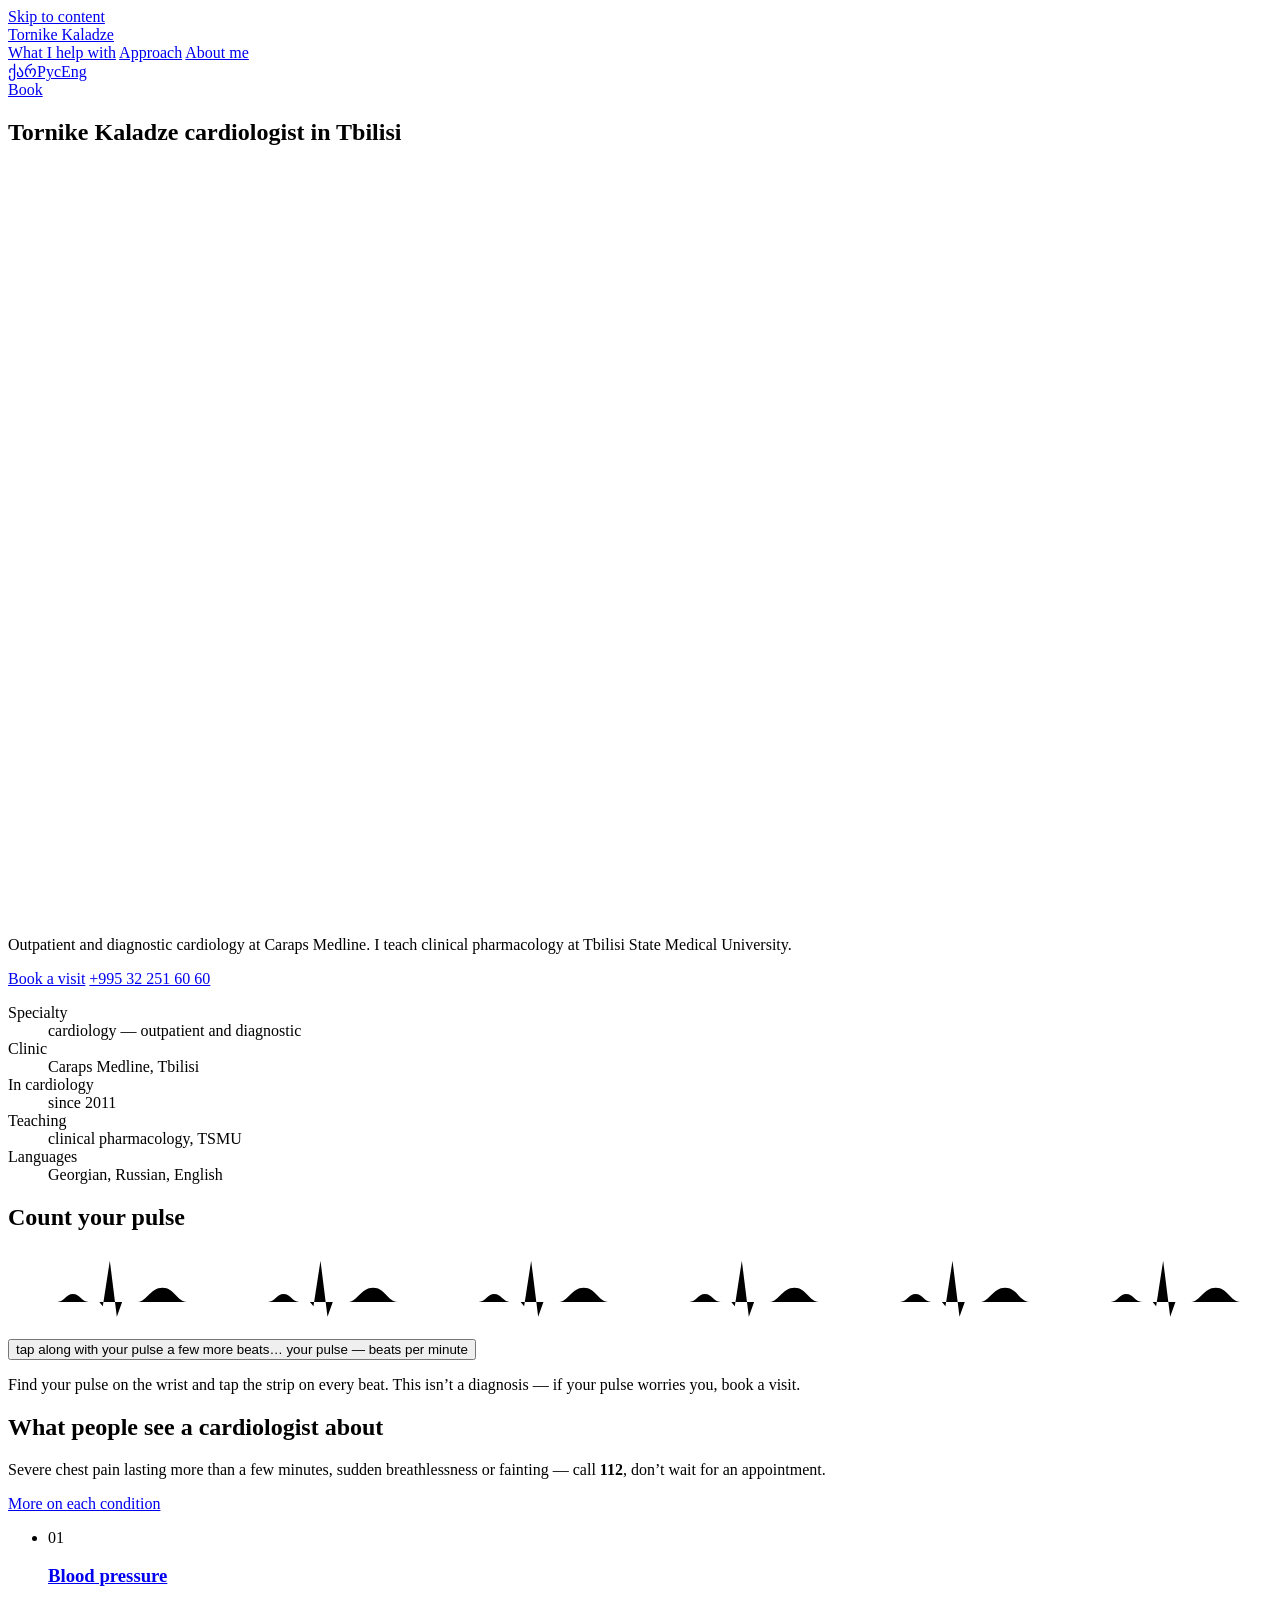
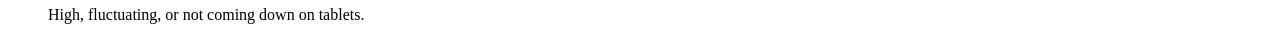
==== en/index.html @ e5db6a2a "Тёмный финал страницы, плашка имени, кнопка шапки ведёт к записи, полоса ЭКГ выше, тире в списках и " ====
<!doctype html>
<html lang="en">
<head>
<meta charset="utf-8">
<meta name="viewport" content="width=device-width, initial-scale=1, viewport-fit=cover">
<title>Cardiologist in Tbilisi — Dr Tornike Kaladze, Caraps Medline</title>
<meta name="description" content="Cardiologist Tornike Kaladze: outpatient and diagnostic cardiology at Caraps Medline, Tbilisi. Consultations in English, Georgian and Russian. Book: +995 32 251 60 60.">
<meta name="robots" content="noindex, nofollow">
<link rel="canonical" href="https://zuko90-sys.github.io/dr-kaladze-site/en/">
<link rel="alternate" hreflang="ka" href="https://zuko90-sys.github.io/dr-kaladze-site/">
<link rel="alternate" hreflang="ru" href="https://zuko90-sys.github.io/dr-kaladze-site/ru/">
<link rel="alternate" hreflang="en" href="https://zuko90-sys.github.io/dr-kaladze-site/en/">
<link rel="alternate" hreflang="x-default" href="https://zuko90-sys.github.io/dr-kaladze-site/">
<meta name="theme-color" content="#fafbfc">
<link rel="icon" href="/dr-kaladze-site/favicon.svg" type="image/svg+xml">
<link rel="apple-touch-icon" href="/dr-kaladze-site/apple-touch-icon.png">
<meta property="og:type" content="profile">
<meta property="og:locale" content="en_US">
<meta property="og:site_name" content="Tornike Kaladze">
<meta property="og:title" content="Cardiologist in Tbilisi — Dr Tornike Kaladze, Caraps Medline">
<meta property="og:description" content="Cardiologist Tornike Kaladze: outpatient and diagnostic cardiology at Caraps Medline, Tbilisi. Consultations in English, Georgian and Russian. Book: +995 32 251 60 60.">
<meta property="og:url" content="https://zuko90-sys.github.io/dr-kaladze-site/en/">
<meta property="og:image" content="https://zuko90-sys.github.io/dr-kaladze-site/og-image-en.png">
<meta property="og:image:alt" content="Tornike Kaladze — cardiologist in Tbilisi">
<meta property="og:image:width" content="1200">
<meta property="og:image:height" content="630">
<meta name="twitter:card" content="summary_large_image">
<link rel="preload" href="/dr-kaladze-site/fonts/golos-var.woff2" as="font" type="font/woff2" crossorigin>
<link rel="stylesheet" href="/dr-kaladze-site/fonts/fonts.css">
<link rel="stylesheet" href="/dr-kaladze-site/style.css">
<script src="/dr-kaladze-site/site.js" defer></script>
<script type="application/ld+json">
{
  "@context": "https://schema.org",
  "@type": "Physician",
  "name": "Tornike Kaladze",
  "alternateName": [
    "თორნიკე კალაძე",
    "Торнике Каладзе"
  ],
  "url": "https://zuko90-sys.github.io/dr-kaladze-site/en/",
  "description": "Cardiologist Tornike Kaladze: outpatient and diagnostic cardiology at Caraps Medline, Tbilisi. Consultations in English, Georgian and Russian. Book: +995 32 251 60 60.",
  "image": "https://zuko90-sys.github.io/dr-kaladze-site/img/tornike-600.jpg",
  "medicalSpecialty": "Cardiovascular",
  "knowsLanguage": [
    "ka",
    "ru",
    "en"
  ],
  "telephone": "+995 32 251 60 60",
  "address": {
    "@type": "PostalAddress",
    "addressLocality": "Tbilisi",
    "addressCountry": "GE"
  },
  "areaServed": {
    "@type": "City",
    "name": "Tbilisi"
  },
  "hospitalAffiliation": {
    "@type": "Hospital",
    "name": "Caraps Medline",
    "url": "https://carapsmedline.ge",
    "telephone": "+995 32 251 60 60"
  },
  "sameAs": [
    "https://www.linkedin.com/in/tornike-kaladze-556090249/",
    "https://carapsmedline.ge/en/doctors/tornike-kaladze"
  ]
}
</script>
</head>
<body>
<a class="skip" href="#main">Skip to content</a>

<header class="nav">
  <div class="nav__inner">
    <a class="brand" href="/dr-kaladze-site/en/">Tornike Kaladze</a>
    <nav class="nav__links" aria-label="Site sections">
      <a href="/dr-kaladze-site/en/pomogayu.html">What I help with</a>
      <a href="/dr-kaladze-site/en/podhod.html">Approach</a>
      <a href="/dr-kaladze-site/en/o-mne.html">About me</a>
    </nav>
    <nav class="lang" aria-label="Site language"><a href="/dr-kaladze-site/" hreflang="ka" lang="ka">ქარ</a><a href="/dr-kaladze-site/ru/" hreflang="ru" lang="ru">Рус</a><a href="/dr-kaladze-site/en/" hreflang="en" lang="en" aria-current="true">Eng</a></nav>
    <a class="btn btn--ink" href="/dr-kaladze-site/en/#zapis">Book</a>
  </div>
</header>

<main id="main">

<section class="hero">
  <h1>
    <span class="name">Tornike Kaladze</span>
    <span class="role">cardiologist in Tbilisi</span>
  </h1>

  <figure class="portrait"><picture><source type="image/webp" srcset="/dr-kaladze-site/img/tornike-320.webp 320w, /dr-kaladze-site/img/tornike-600.webp 600w" sizes="(max-width: 30rem) 15rem, (max-width: 60rem) 20rem, 22rem"><img src="/dr-kaladze-site/img/tornike-600.jpg" srcset="/dr-kaladze-site/img/tornike-320.jpg 320w, /dr-kaladze-site/img/tornike-600.jpg 600w" sizes="(max-width: 30rem) 15rem, (max-width: 60rem) 20rem, 22rem" width="600" height="750" alt="Tornike Kaladze, cardiologist" fetchpriority="high"></picture></figure>

  <div class="intro">
    <p class="lede">
      
      
      Outpatient and diagnostic cardiology at Caraps Medline. I teach clinical pharmacology at Tbilisi State Medical University.
    </p>
    <div class="cta">
      <a class="btn" href="tel:+995322516060">Book a visit</a>
      <a class="phone" href="tel:+995322516060">+995 32 251 60 60</a>
    </div>
  </div>

  <dl class="spec">
    <div><dt>Specialty</dt>
      <dd>cardiology — outpatient and diagnostic</dd></div>
    <div><dt>Clinic</dt>
      <dd>Caraps Medline, Tbilisi</dd></div>
    <div><dt>In cardiology</dt>
      <dd>since 2011</dd></div>
    <div><dt>Teaching</dt>
      <dd>clinical pharmacology, TSMU</dd></div>
    <div><dt>Languages</dt>
      <dd>Georgian, Russian, English</dd></div>
  </dl>
</section>

<section class="ecg" aria-labelledby="ecg-h">
  <h2 class="sr-only" id="ecg-h">Count your pulse</h2>
  <div class="ecg__strip">
    <svg class="ecg__trace" viewBox="0 0 1440 96" preserveAspectRatio="xMidYMid slice" aria-hidden="true">
      <path pathLength="1" d="M0,58 h56c8,0 10,-9 18,-9s10,9 18,9h12l4,5 8,-52 8,64 6,-17h18c10,0 14,-16 28,-16s16,16 28,16h36 h56c8,0 10,-9 18,-9s10,9 18,9h12l4,5 8,-52 8,64 6,-17h18c10,0 14,-16 28,-16s16,16 28,16h36 h56c8,0 10,-9 18,-9s10,9 18,9h12l4,5 8,-52 8,64 6,-17h18c10,0 14,-16 28,-16s16,16 28,16h36 h56c8,0 10,-9 18,-9s10,9 18,9h12l4,5 8,-52 8,64 6,-17h18c10,0 14,-16 28,-16s16,16 28,16h36 h56c8,0 10,-9 18,-9s10,9 18,9h12l4,5 8,-52 8,64 6,-17h18c10,0 14,-16 28,-16s16,16 28,16h36 h56c8,0 10,-9 18,-9s10,9 18,9h12l4,5 8,-52 8,64 6,-17h18c10,0 14,-16 28,-16s16,16 28,16h36 h56c8,0 10,-9 18,-9s10,9 18,9h12l4,5 8,-52 8,64 6,-17h18c10,0 14,-16 28,-16s16,16 28,16h36"/>
    </svg>
    <button class="ecg__tap" type="button" data-state="idle" aria-describedby="pulse-hint">
      <span class="ecg__read">
        <span class="ecg__label">
          <span class="st st--idle">tap along with your pulse</span>
          <span class="st st--count">a few more beats…</span>
          <span class="st st--done">your pulse</span>
        </span>
        <span class="ecg__num">—</span>
        <span class="ecg__unit">beats per minute</span>
      </span>
    </button>
  </div>
  <p class="ecg__hint" id="pulse-hint">
    <span>Find your pulse on the wrist and tap the strip on every beat. This isn’t a diagnosis — if your pulse worries you, book a visit.</span>
  </p>
  <p class="sr-only" aria-live="polite" id="pulse-live"></p>
</section>

<section class="section" aria-labelledby="help-h">
  <div class="shell help">
    <div class="help__side">
      <h2 id="help-h">What people see a cardiologist about</h2>
      <p class="note">Severe chest pain lasting more than a few minutes, sudden breathlessness or fainting — call <b>112</b>, don’t wait for an appointment.</p>
      <p class="more"><a class="textlink" href="/dr-kaladze-site/en/pomogayu.html">More on each condition</a></p>
    </div>
    <ul class="groups" data-approve="Общий текст о кардиологии — на согласование с Торнике">
      <li class="group">
        <span class="group__n">01</span>
        <h3><a href="/dr-kaladze-site/en/pomogayu.html#s1">Blood pressure</a></h3>
        <p>High, fluctuating, or not coming down on tablets.</p>
      </li>
      <li class="group">
        <span class="group__n">02</span>
        <h3><a href="/dr-kaladze-site/en/pomogayu.html#s2">Heart rhythm</a></h3>
        <p>Skipped beats, a racing or slow heartbeat, dizziness and fainting.</p>
      </li>
      <li class="group">
        <span class="group__n">03</span>
        <h3><a href="/dr-kaladze-site/en/pomogayu.html#s3">Pain and breathlessness</a></h3>
        <p>Chest pain or pressure, breathlessness on everyday exertion, swollen ankles.</p>
      </li>
      <li class="group">
        <span class="group__n">04</span>
        <h3><a href="/dr-kaladze-site/en/pomogayu.html#s5">Risks and check-ups</a></h3>
        <p>Cholesterol, blood sugar, heart attacks in the family; several medicines at once; a check before surgery or sport.</p>
      </li>
    </ul>
  </div>
</section>

<section class="section section--dark" id="zapis" aria-labelledby="book-h">
  <div class="shell book">
    <div class="book__text">
      <h2 id="book-h">Book a visit</h2>
      <p>Call the Caraps Medline clinic in Tbilisi. Please check consultation days and hours when you call.</p>
    </div>
    <div class="book__call">
      <span class="book__label">Clinic phone</span>
      <a class="book__phone" href="tel:+995322516060">+995 32 251 60 60</a>
    </div>
  </div>
</section>
</main>

<footer class="foot">
  <div class="shell">
    <div class="foot__mast">
      <div>
        <p class="foot__name">Tornike Kaladze</p>
        <p class="foot__role">cardiologist in Tbilisi</p>
      </div>
      <nav aria-label="Also on this site"><ul class="foot__links"><li><a href="/dr-kaladze-site/en/pomogayu.html">What I help with</a></li><li><a href="/dr-kaladze-site/en/podhod.html">Approach</a></li><li><a href="/dr-kaladze-site/en/o-mne.html">About me</a></li><li><a href="https://www.linkedin.com/in/tornike-kaladze-556090249/" rel="me">LinkedIn</a></li><li><a href="https://carapsmedline.ge/en/doctors/tornike-kaladze">Profile on the clinic’s site</a></li></ul></nav>
    </div>
    <div class="foot__meta">
      <p>Consultations at Caraps Medline, Tbilisi · In Georgian, Russian and English · <a class="foot__phone" href="tel:+995322516060">+995 32 251 60 60</a></p>
      <p>© 2026 Tornike Kaladze</p>
      <p>The information on this site is for reference only and does not replace a doctor’s consultation.</p>
    </div>
  </div>
</footer>

</body>
</html>
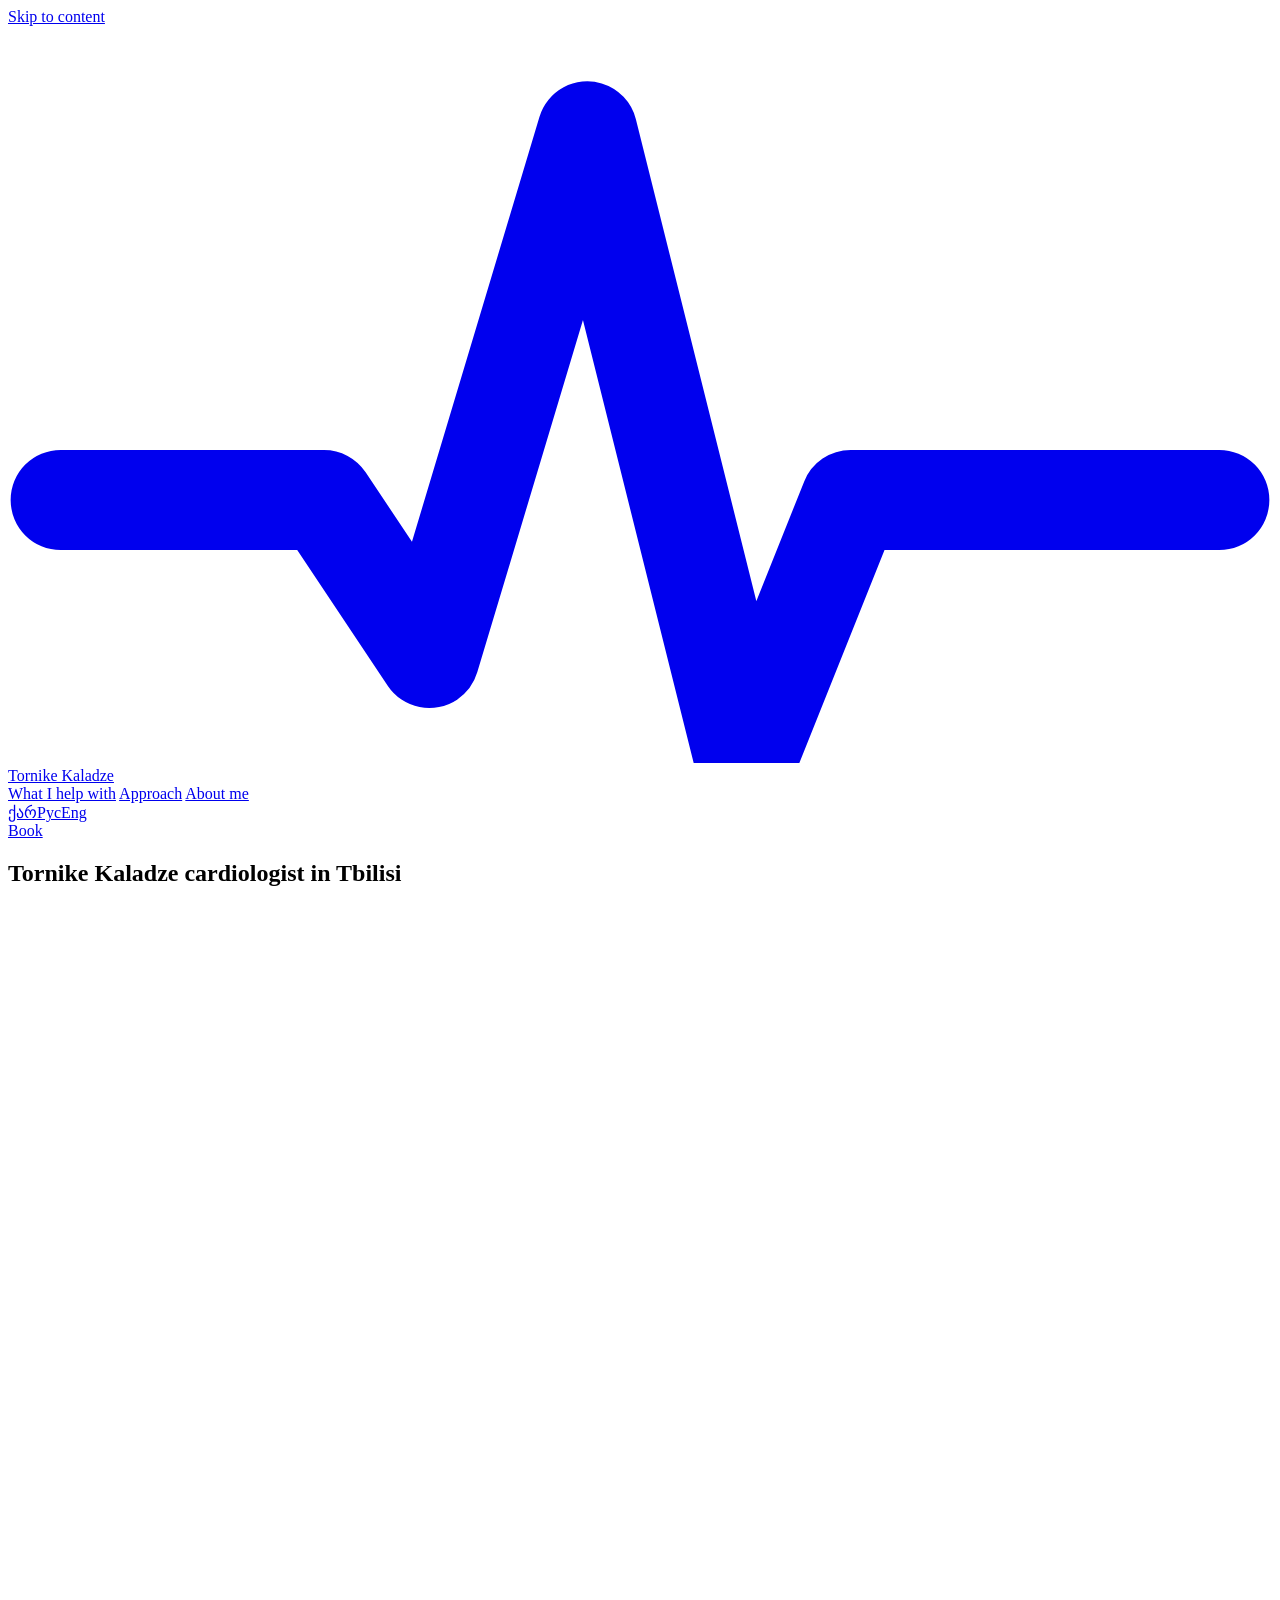
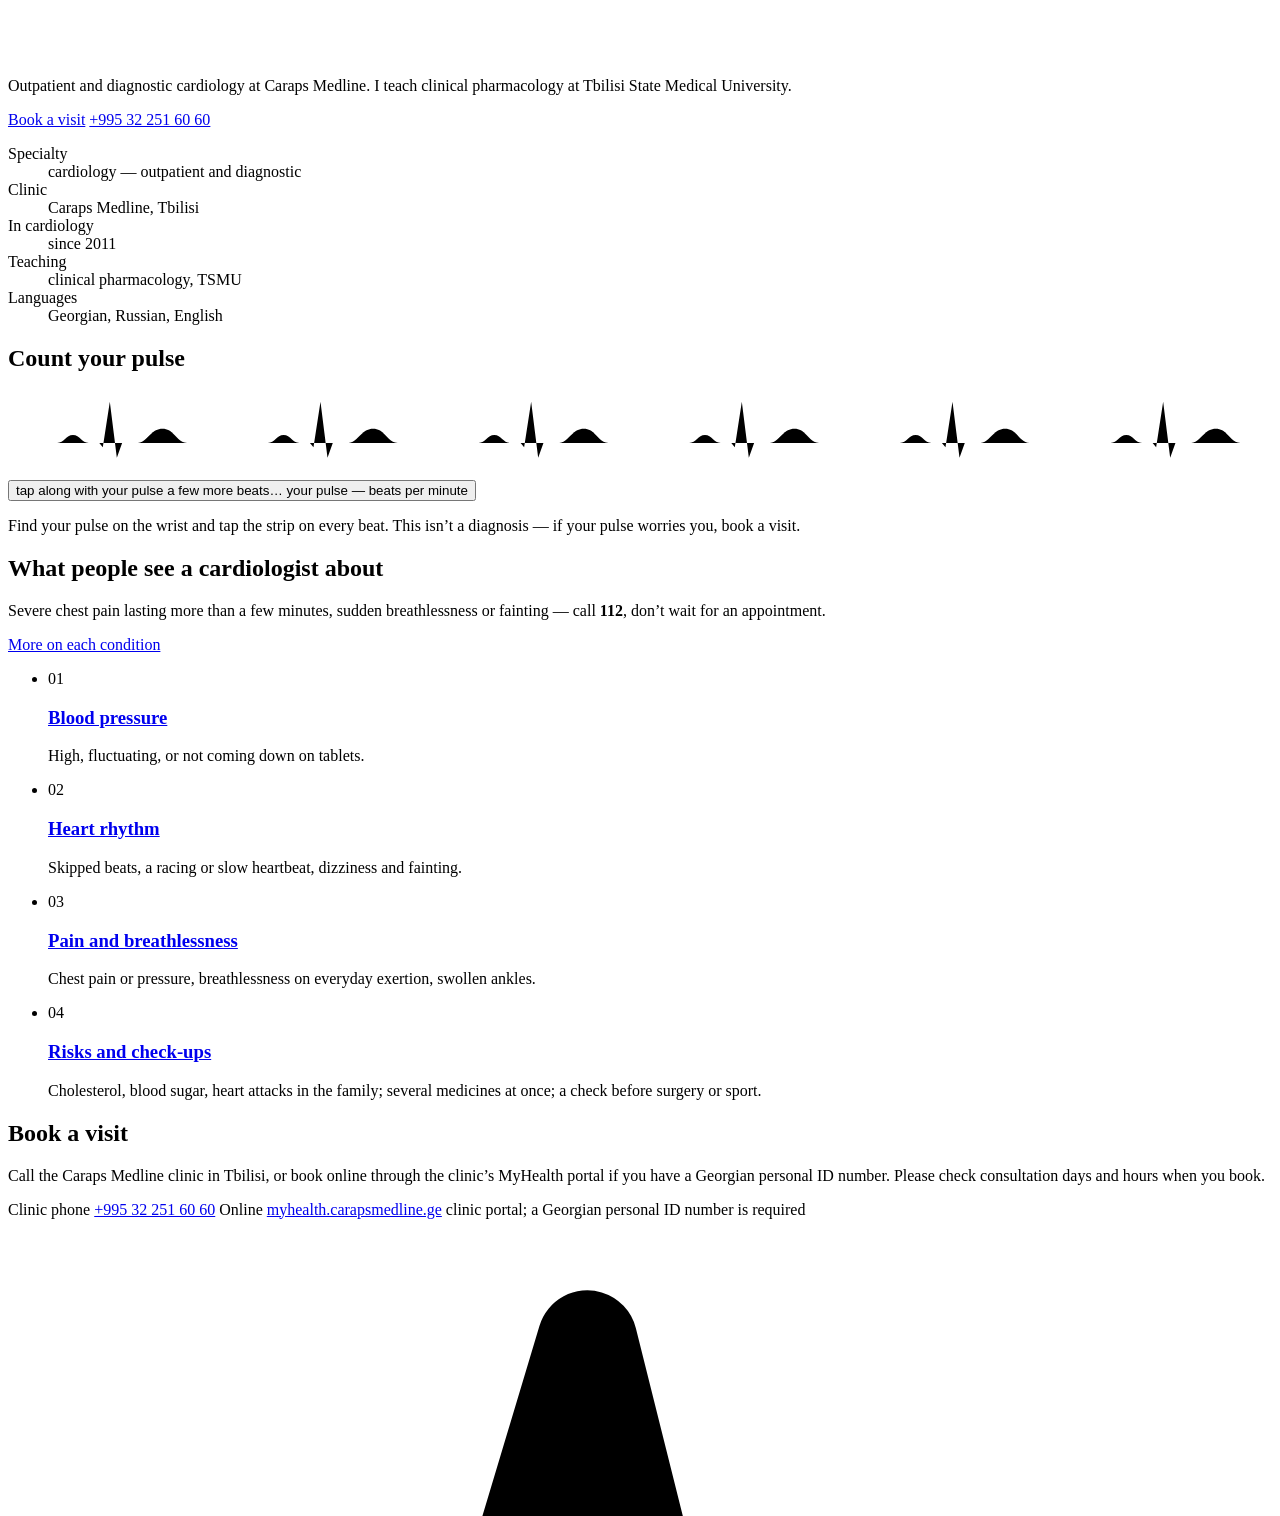
==== commit ba15eaf6: "Освежённый дизайн: тёплая бумага, панели и плитки, пилюли, тёмная карточка записи, знак-ЭКГ у имени;" ====
--- a/en/index.html
+++ b/en/index.html
@@ -11,7 +11,7 @@
 <link rel="alternate" hreflang="ru" href="https://zuko90-sys.github.io/dr-kaladze-site/ru/">
 <link rel="alternate" hreflang="en" href="https://zuko90-sys.github.io/dr-kaladze-site/en/">
 <link rel="alternate" hreflang="x-default" href="https://zuko90-sys.github.io/dr-kaladze-site/">
-<meta name="theme-color" content="#fafbfc">
+<meta name="theme-color" content="#fbf9f5">
 <link rel="icon" href="/dr-kaladze-site/favicon.svg" type="image/svg+xml">
 <link rel="apple-touch-icon" href="/dr-kaladze-site/apple-touch-icon.png">
 <meta property="og:type" content="profile">
@@ -75,7 +75,7 @@
 
 <header class="nav">
   <div class="nav__inner">
-    <a class="brand" href="/dr-kaladze-site/en/">Tornike Kaladze</a>
+    <a class="brand" href="/dr-kaladze-site/en/"><svg class="mark" viewBox="0 0 24 14" aria-hidden="true"><path d="M1 9h5l2 3 3-10 3 12 2-5h7" fill="none" stroke="currentColor" stroke-width="1.9" stroke-linejoin="round" stroke-linecap="round"/></svg><span>Tornike Kaladze</span></a>
     <nav class="nav__links" aria-label="Site sections">
       <a href="/dr-kaladze-site/en/pomogayu.html">What I help with</a>
       <a href="/dr-kaladze-site/en/podhod.html">Approach</a>
@@ -182,11 +182,14 @@
   <div class="shell book">
     <div class="book__text">
       <h2 id="book-h">Book a visit</h2>
-      <p>Call the Caraps Medline clinic in Tbilisi. Please check consultation days and hours when you call.</p>
+      <p>Call the Caraps Medline clinic in Tbilisi, or book online through the clinic’s MyHealth portal if you have a Georgian personal ID number. Please check consultation days and hours when you book.</p>
     </div>
     <div class="book__call">
       <span class="book__label">Clinic phone</span>
       <a class="book__phone" href="tel:+995322516060">+995 32 251 60 60</a>
+      <span class="book__label book__label--2">Online</span>
+      <a class="book__online" href="https://myhealth.carapsmedline.ge/" rel="noopener">myhealth.carapsmedline.ge</a>
+      <span class="book__note">clinic portal; a Georgian personal ID number is required</span>
     </div>
   </div>
 </section>
@@ -196,7 +199,7 @@
   <div class="shell">
     <div class="foot__mast">
       <div>
-        <p class="foot__name">Tornike Kaladze</p>
+        <p class="foot__name"><svg class="mark" viewBox="0 0 24 14" aria-hidden="true"><path d="M1 9h5l2 3 3-10 3 12 2-5h7" fill="none" stroke="currentColor" stroke-width="1.9" stroke-linejoin="round" stroke-linecap="round"/></svg>Tornike Kaladze</p>
         <p class="foot__role">cardiologist in Tbilisi</p>
       </div>
       <nav aria-label="Also on this site"><ul class="foot__links"><li><a href="/dr-kaladze-site/en/pomogayu.html">What I help with</a></li><li><a href="/dr-kaladze-site/en/podhod.html">Approach</a></li><li><a href="/dr-kaladze-site/en/o-mne.html">About me</a></li><li><a href="https://www.linkedin.com/in/tornike-kaladze-556090249/" rel="me">LinkedIn</a></li><li><a href="https://carapsmedline.ge/en/doctors/tornike-kaladze">Profile on the clinic’s site</a></li></ul></nav>
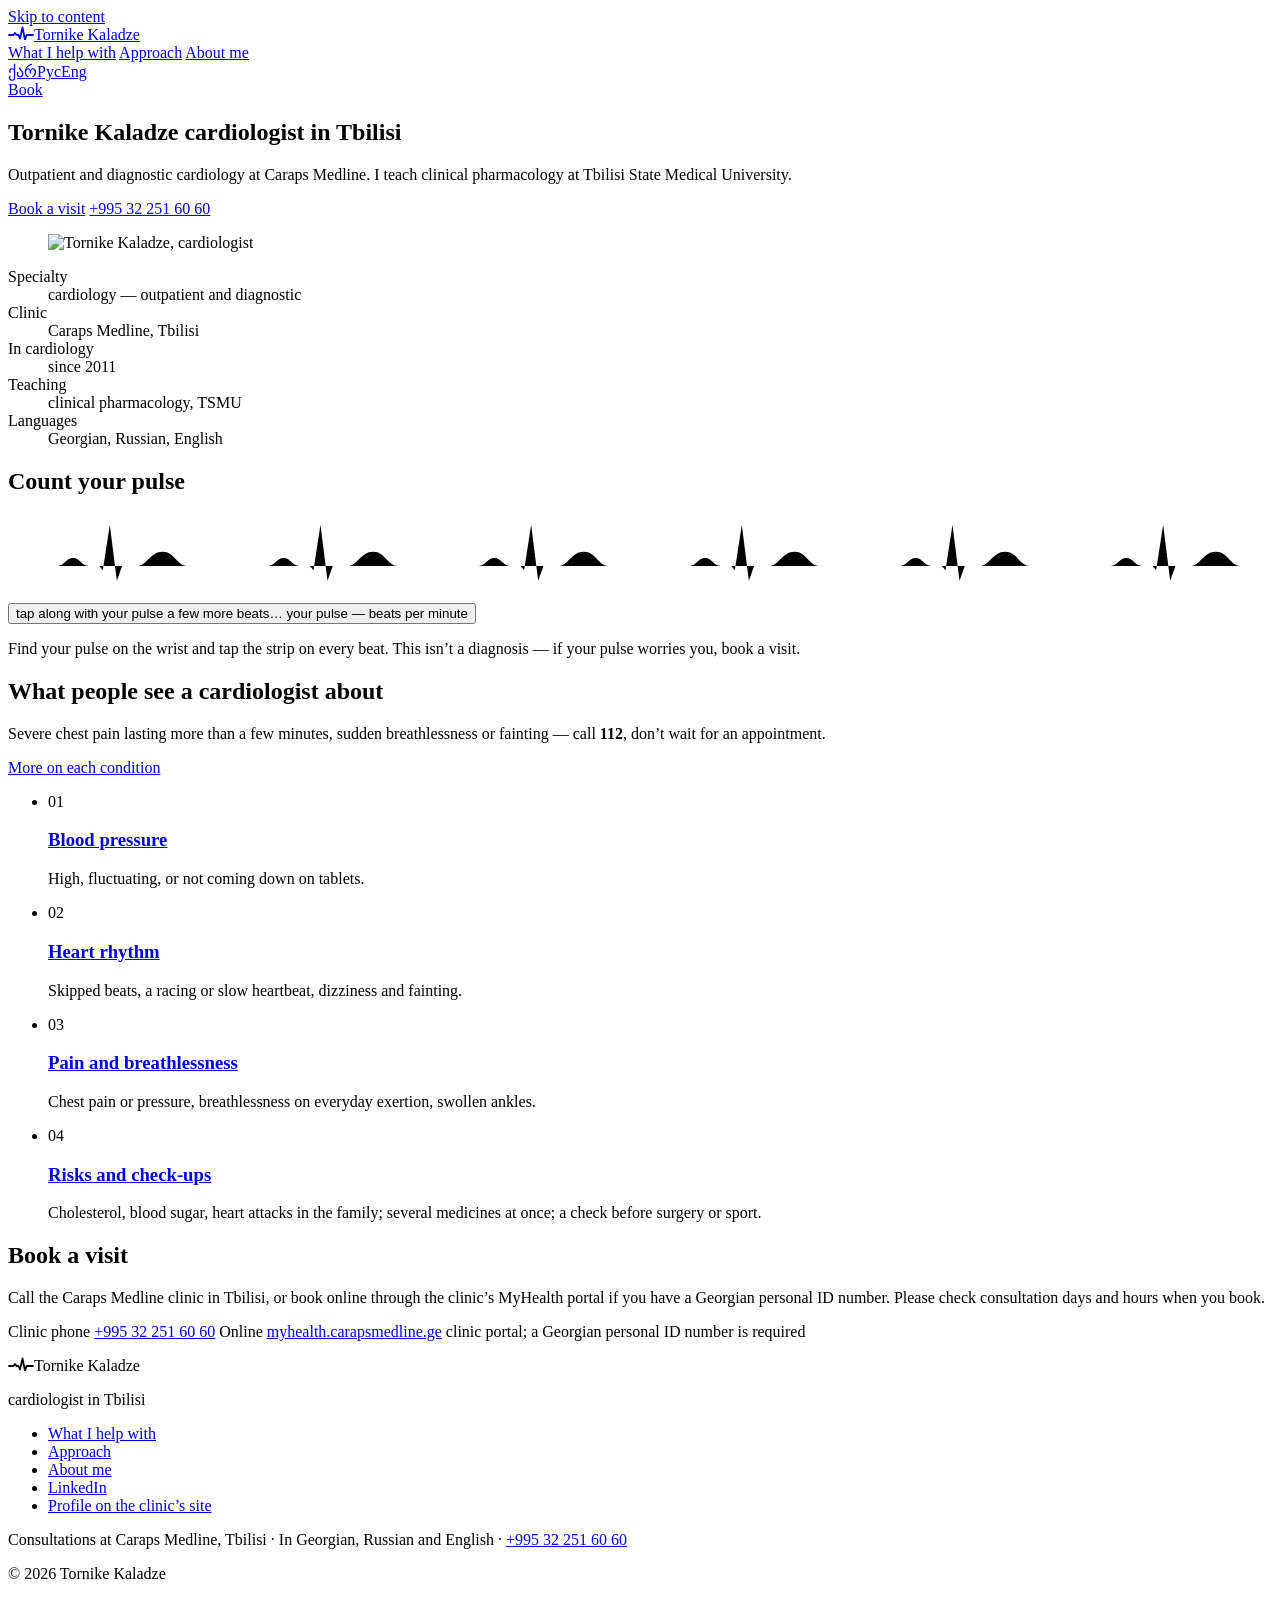
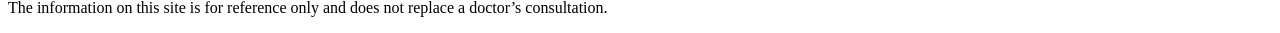
==== commit ad5fdf73: "Первый экран без пустоты: текст по центру, факты под фото; метки согласования скрыты; знак у имени; " ====
--- a/en/index.html
+++ b/en/index.html
@@ -26,9 +26,9 @@
 <meta property="og:image:height" content="630">
 <meta name="twitter:card" content="summary_large_image">
 <link rel="preload" href="/dr-kaladze-site/fonts/golos-var.woff2" as="font" type="font/woff2" crossorigin>
-<link rel="stylesheet" href="/dr-kaladze-site/fonts/fonts.css">
-<link rel="stylesheet" href="/dr-kaladze-site/style.css">
-<script src="/dr-kaladze-site/site.js" defer></script>
+<link rel="stylesheet" href="/dr-kaladze-site/fonts/fonts.css?v=13152110">
+<link rel="stylesheet" href="/dr-kaladze-site/style.css?v=0803f7bb">
+<script src="/dr-kaladze-site/site.js?v=8141cb54" defer></script>
 <script type="application/ld+json">
 {
   "@context": "https://schema.org",
@@ -75,7 +75,7 @@
 
 <header class="nav">
   <div class="nav__inner">
-    <a class="brand" href="/dr-kaladze-site/en/"><svg class="mark" viewBox="0 0 24 14" aria-hidden="true"><path d="M1 9h5l2 3 3-10 3 12 2-5h7" fill="none" stroke="currentColor" stroke-width="1.9" stroke-linejoin="round" stroke-linecap="round"/></svg><span>Tornike Kaladze</span></a>
+    <a class="brand" href="/dr-kaladze-site/en/"><svg class="mark" width="26" height="14" viewBox="0 0 26 14" aria-hidden="true"><path d="M1 9h4.5l1.5-2 1.5 2h2l1.5 3.5 2.5-11 2.5 12.5 1.5-5h6.5" fill="none" stroke="currentColor" stroke-width="1.8" stroke-linejoin="round" stroke-linecap="round"/></svg><span>Tornike Kaladze</span></a>
     <nav class="nav__links" aria-label="Site sections">
       <a href="/dr-kaladze-site/en/pomogayu.html">What I help with</a>
       <a href="/dr-kaladze-site/en/podhod.html">Approach</a>
@@ -89,12 +89,11 @@
 <main id="main">
 
 <section class="hero">
+  <div class="hero__text">
   <h1>
     <span class="name">Tornike Kaladze</span>
     <span class="role">cardiologist in Tbilisi</span>
   </h1>
-
-  <figure class="portrait"><picture><source type="image/webp" srcset="/dr-kaladze-site/img/tornike-320.webp 320w, /dr-kaladze-site/img/tornike-600.webp 600w" sizes="(max-width: 30rem) 15rem, (max-width: 60rem) 20rem, 22rem"><img src="/dr-kaladze-site/img/tornike-600.jpg" srcset="/dr-kaladze-site/img/tornike-320.jpg 320w, /dr-kaladze-site/img/tornike-600.jpg 600w" sizes="(max-width: 30rem) 15rem, (max-width: 60rem) 20rem, 22rem" width="600" height="750" alt="Tornike Kaladze, cardiologist" fetchpriority="high"></picture></figure>
 
   <div class="intro">
     <p class="lede">
@@ -107,6 +106,9 @@
       <a class="phone" href="tel:+995322516060">+995 32 251 60 60</a>
     </div>
   </div>
+  </div>
+
+  <figure class="portrait"><picture><source type="image/webp" srcset="/dr-kaladze-site/img/tornike-320.webp 320w, /dr-kaladze-site/img/tornike-600.webp 600w" sizes="(max-width: 30rem) 15rem, (max-width: 60rem) 20rem, 22rem"><img src="/dr-kaladze-site/img/tornike-600.jpg" srcset="/dr-kaladze-site/img/tornike-320.jpg 320w, /dr-kaladze-site/img/tornike-600.jpg 600w" sizes="(max-width: 30rem) 15rem, (max-width: 60rem) 20rem, 22rem" width="600" height="750" alt="Tornike Kaladze, cardiologist" fetchpriority="high"></picture></figure>
 
   <dl class="spec">
     <div><dt>Specialty</dt>
@@ -199,7 +201,7 @@
   <div class="shell">
     <div class="foot__mast">
       <div>
-        <p class="foot__name"><svg class="mark" viewBox="0 0 24 14" aria-hidden="true"><path d="M1 9h5l2 3 3-10 3 12 2-5h7" fill="none" stroke="currentColor" stroke-width="1.9" stroke-linejoin="round" stroke-linecap="round"/></svg>Tornike Kaladze</p>
+        <p class="foot__name"><svg class="mark" width="26" height="14" viewBox="0 0 26 14" aria-hidden="true"><path d="M1 9h4.5l1.5-2 1.5 2h2l1.5 3.5 2.5-11 2.5 12.5 1.5-5h6.5" fill="none" stroke="currentColor" stroke-width="1.8" stroke-linejoin="round" stroke-linecap="round"/></svg>Tornike Kaladze</p>
         <p class="foot__role">cardiologist in Tbilisi</p>
       </div>
       <nav aria-label="Also on this site"><ul class="foot__links"><li><a href="/dr-kaladze-site/en/pomogayu.html">What I help with</a></li><li><a href="/dr-kaladze-site/en/podhod.html">Approach</a></li><li><a href="/dr-kaladze-site/en/o-mne.html">About me</a></li><li><a href="https://www.linkedin.com/in/tornike-kaladze-556090249/" rel="me">LinkedIn</a></li><li><a href="https://carapsmedline.ge/en/doctors/tornike-kaladze">Profile on the clinic’s site</a></li></ul></nav>
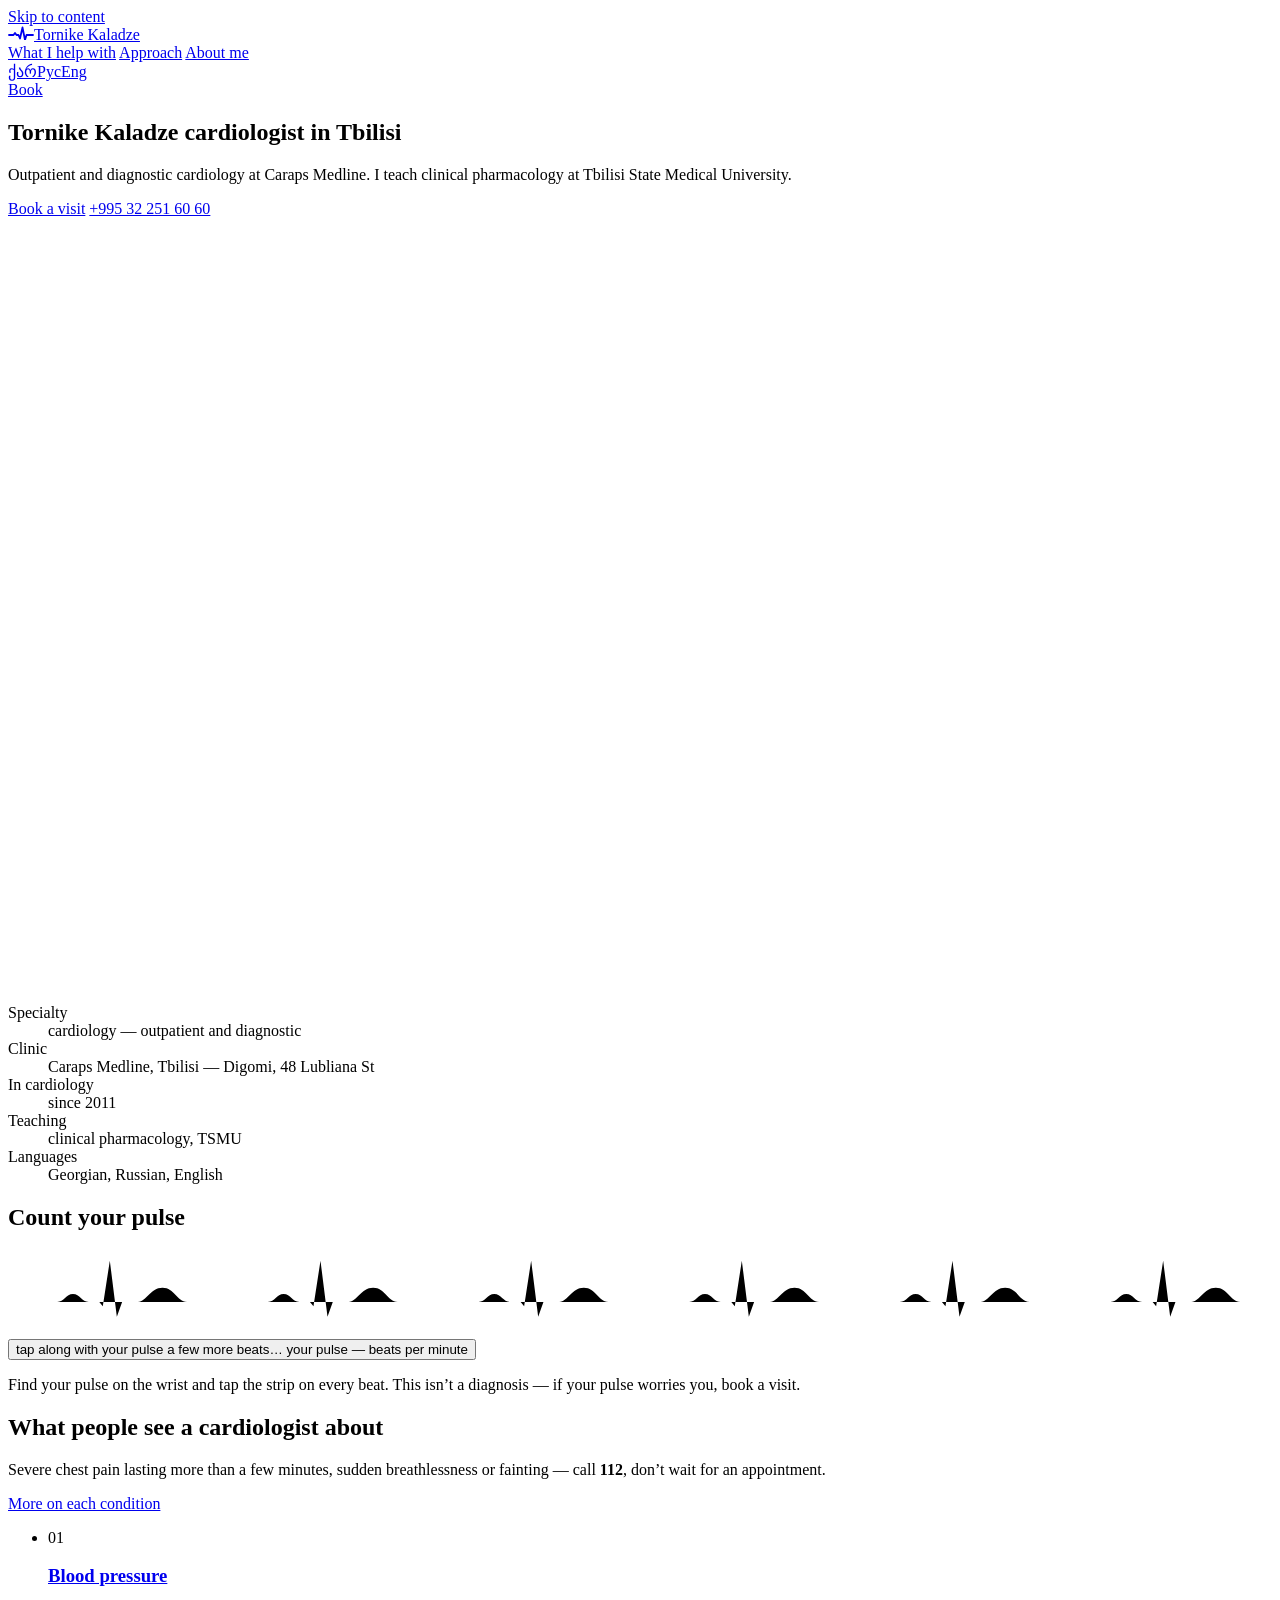
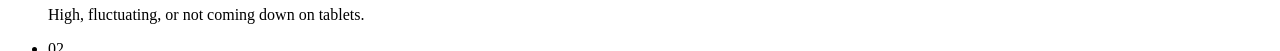
==== commit 902c304c: "Филиал Дигоми: адрес в фактах, блоке записи (карта), FAQ, подвале и разметке Co-Authored-By: Claude " ====
--- a/en/index.html
+++ b/en/index.html
@@ -4,7 +4,7 @@
 <meta charset="utf-8">
 <meta name="viewport" content="width=device-width, initial-scale=1, viewport-fit=cover">
 <title>Cardiologist in Tbilisi — Dr Tornike Kaladze, Caraps Medline</title>
-<meta name="description" content="Cardiologist Tornike Kaladze: outpatient and diagnostic cardiology at Caraps Medline, Tbilisi. Consultations in English, Georgian and Russian. Book: +995 32 251 60 60.">
+<meta name="description" content="Cardiologist Tornike Kaladze: outpatient and diagnostic cardiology at Caraps Medline (Digomi), Tbilisi. Consultations in English, Georgian and Russian. Book: +995 32 251 60 60.">
 <meta name="robots" content="noindex, nofollow">
 <link rel="canonical" href="https://zuko90-sys.github.io/dr-kaladze-site/en/">
 <link rel="alternate" hreflang="ka" href="https://zuko90-sys.github.io/dr-kaladze-site/">
@@ -18,7 +18,7 @@
 <meta property="og:locale" content="en_US">
 <meta property="og:site_name" content="Tornike Kaladze">
 <meta property="og:title" content="Cardiologist in Tbilisi — Dr Tornike Kaladze, Caraps Medline">
-<meta property="og:description" content="Cardiologist Tornike Kaladze: outpatient and diagnostic cardiology at Caraps Medline, Tbilisi. Consultations in English, Georgian and Russian. Book: +995 32 251 60 60.">
+<meta property="og:description" content="Cardiologist Tornike Kaladze: outpatient and diagnostic cardiology at Caraps Medline (Digomi), Tbilisi. Consultations in English, Georgian and Russian. Book: +995 32 251 60 60.">
 <meta property="og:url" content="https://zuko90-sys.github.io/dr-kaladze-site/en/">
 <meta property="og:image" content="https://zuko90-sys.github.io/dr-kaladze-site/og-image-en.png">
 <meta property="og:image:alt" content="Tornike Kaladze — cardiologist in Tbilisi">
@@ -39,7 +39,7 @@
     "Торнике Каладзе"
   ],
   "url": "https://zuko90-sys.github.io/dr-kaladze-site/en/",
-  "description": "Cardiologist Tornike Kaladze: outpatient and diagnostic cardiology at Caraps Medline, Tbilisi. Consultations in English, Georgian and Russian. Book: +995 32 251 60 60.",
+  "description": "Cardiologist Tornike Kaladze: outpatient and diagnostic cardiology at Caraps Medline (Digomi), Tbilisi. Consultations in English, Georgian and Russian. Book: +995 32 251 60 60.",
   "image": "https://zuko90-sys.github.io/dr-kaladze-site/img/tornike-600.jpg",
   "medicalSpecialty": "Cardiovascular",
   "knowsLanguage": [
@@ -50,6 +50,7 @@
   "telephone": "+995 32 251 60 60",
   "address": {
     "@type": "PostalAddress",
+    "streetAddress": "48 Lubliana St",
     "addressLocality": "Tbilisi",
     "addressCountry": "GE"
   },
@@ -61,7 +62,13 @@
     "@type": "Hospital",
     "name": "Caraps Medline",
     "url": "https://carapsmedline.ge",
-    "telephone": "+995 32 251 60 60"
+    "telephone": "+995 32 251 60 60",
+    "address": {
+      "@type": "PostalAddress",
+      "streetAddress": "48 Lubliana St",
+      "addressLocality": "Tbilisi",
+      "addressCountry": "GE"
+    }
   },
   "sameAs": [
     "https://www.linkedin.com/in/tornike-kaladze-556090249/",
@@ -114,7 +121,7 @@
     <div><dt>Specialty</dt>
       <dd>cardiology — outpatient and diagnostic</dd></div>
     <div><dt>Clinic</dt>
-      <dd>Caraps Medline, Tbilisi</dd></div>
+      <dd>Caraps Medline, Tbilisi — Digomi, 48&nbsp;Lubliana St</dd></div>
     <div><dt>In cardiology</dt>
       <dd>since 2011</dd></div>
     <div><dt>Teaching</dt>
@@ -184,11 +191,14 @@
   <div class="shell book">
     <div class="book__text">
       <h2 id="book-h">Book a visit</h2>
-      <p>Call the Caraps Medline clinic in Tbilisi, or book online through the clinic’s MyHealth portal if you have a Georgian personal ID number. Please check consultation days and hours when you book.</p>
+      <p>Consultations are at the Caraps Medline clinic, Digomi branch. To book, call the clinic or use the MyHealth portal online if you have a Georgian personal ID number. Please check consultation days and hours when you book.</p>
     </div>
     <div class="book__call">
       <span class="book__label">Clinic phone</span>
       <a class="book__phone" href="tel:+995322516060">+995 32 251 60 60</a>
+      <span class="book__label book__label--2">Address</span>
+      <a class="book__online" href="https://www.google.com/maps/search/?api=1&amp;query=Caraps+Medline+Lubliana+48+Tbilisi" rel="noopener">48 Lubliana St, Tbilisi</a>
+      <span class="book__note">Digomi branch · open in maps</span>
       <span class="book__label book__label--2">Online</span>
       <a class="book__online" href="https://myhealth.carapsmedline.ge/" rel="noopener">myhealth.carapsmedline.ge</a>
       <span class="book__note">clinic portal; a Georgian personal ID number is required</span>
@@ -207,7 +217,7 @@
       <nav aria-label="Also on this site"><ul class="foot__links"><li><a href="/dr-kaladze-site/en/pomogayu.html">What I help with</a></li><li><a href="/dr-kaladze-site/en/podhod.html">Approach</a></li><li><a href="/dr-kaladze-site/en/o-mne.html">About me</a></li><li><a href="https://www.linkedin.com/in/tornike-kaladze-556090249/" rel="me">LinkedIn</a></li><li><a href="https://carapsmedline.ge/en/doctors/tornike-kaladze">Profile on the clinic’s site</a></li></ul></nav>
     </div>
     <div class="foot__meta">
-      <p>Consultations at Caraps Medline, Tbilisi · In Georgian, Russian and English · <a class="foot__phone" href="tel:+995322516060">+995 32 251 60 60</a></p>
+      <p>Consultations at Caraps Medline, 48 Lubliana St (Digomi), Tbilisi · In Georgian, Russian and English · <a class="foot__phone" href="tel:+995322516060">+995 32 251 60 60</a></p>
       <p>© 2026 Tornike Kaladze</p>
       <p>The information on this site is for reference only and does not replace a doctor’s consultation.</p>
     </div>
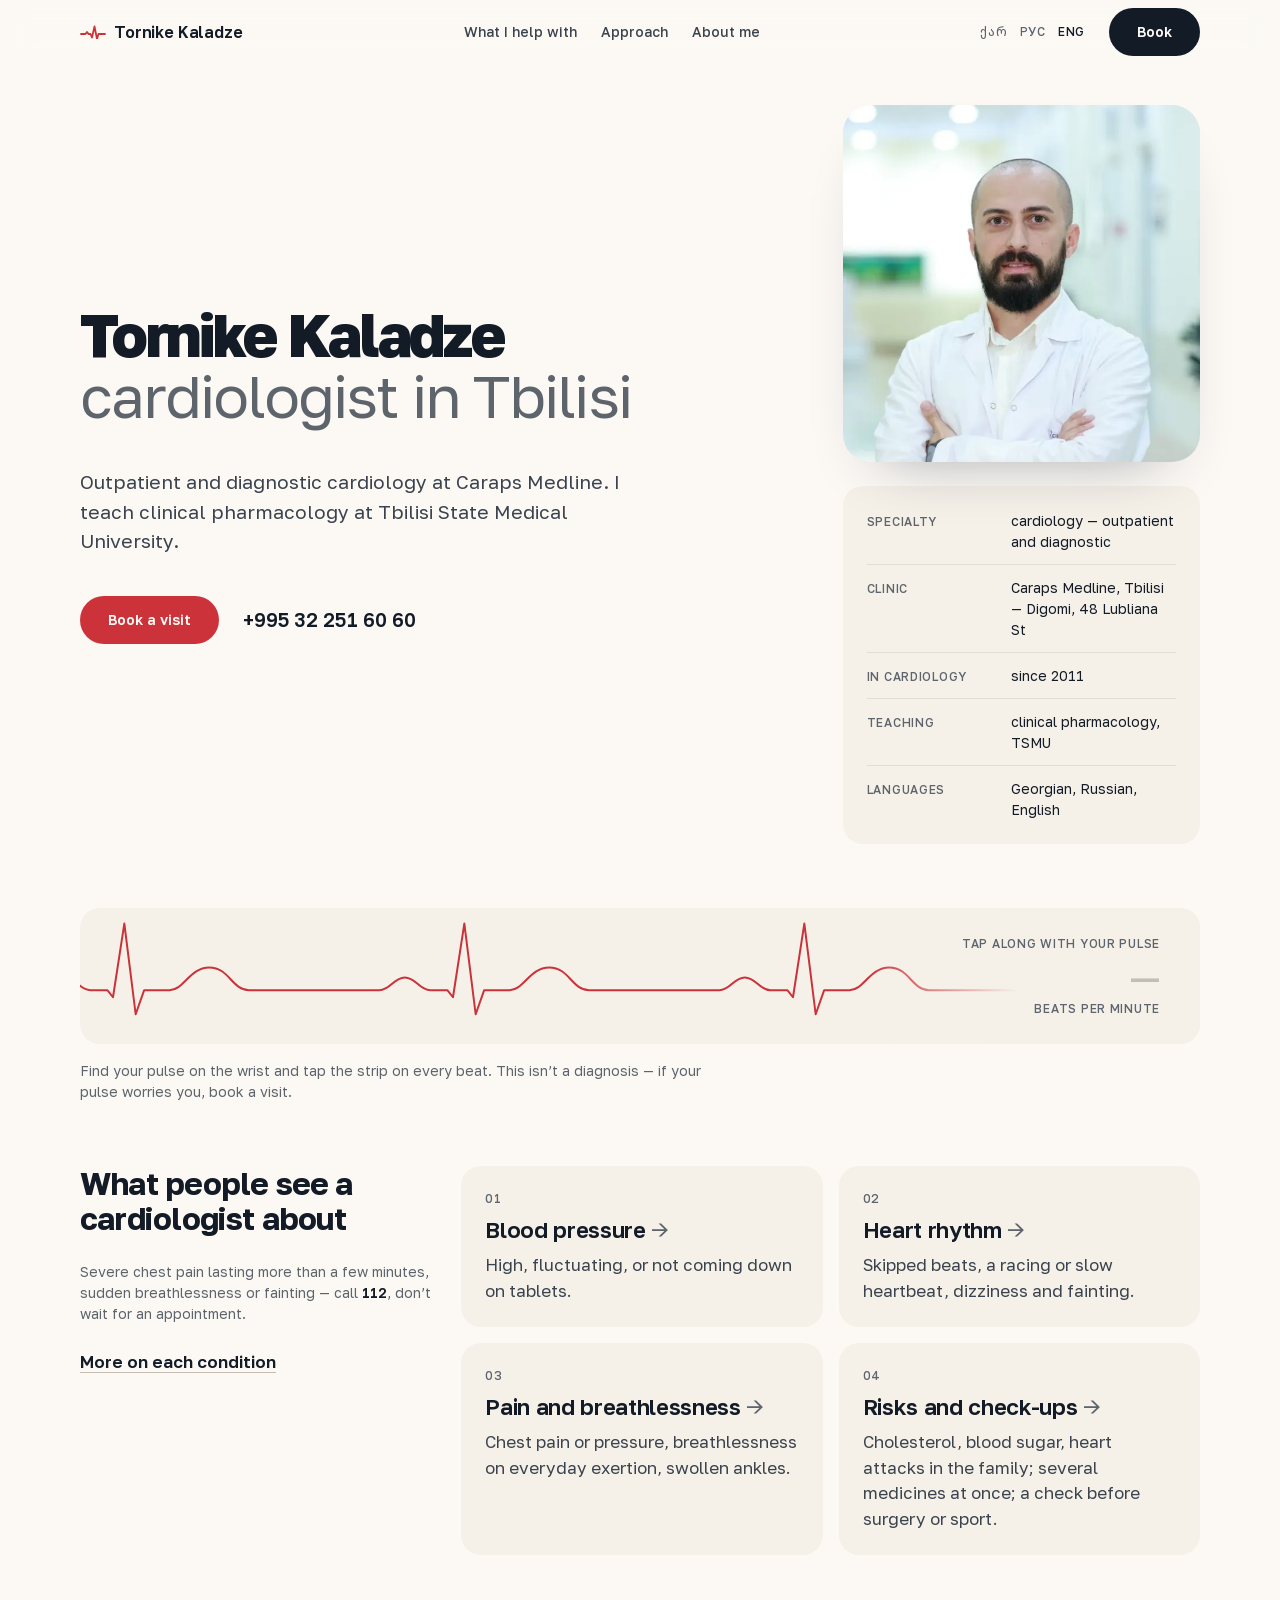
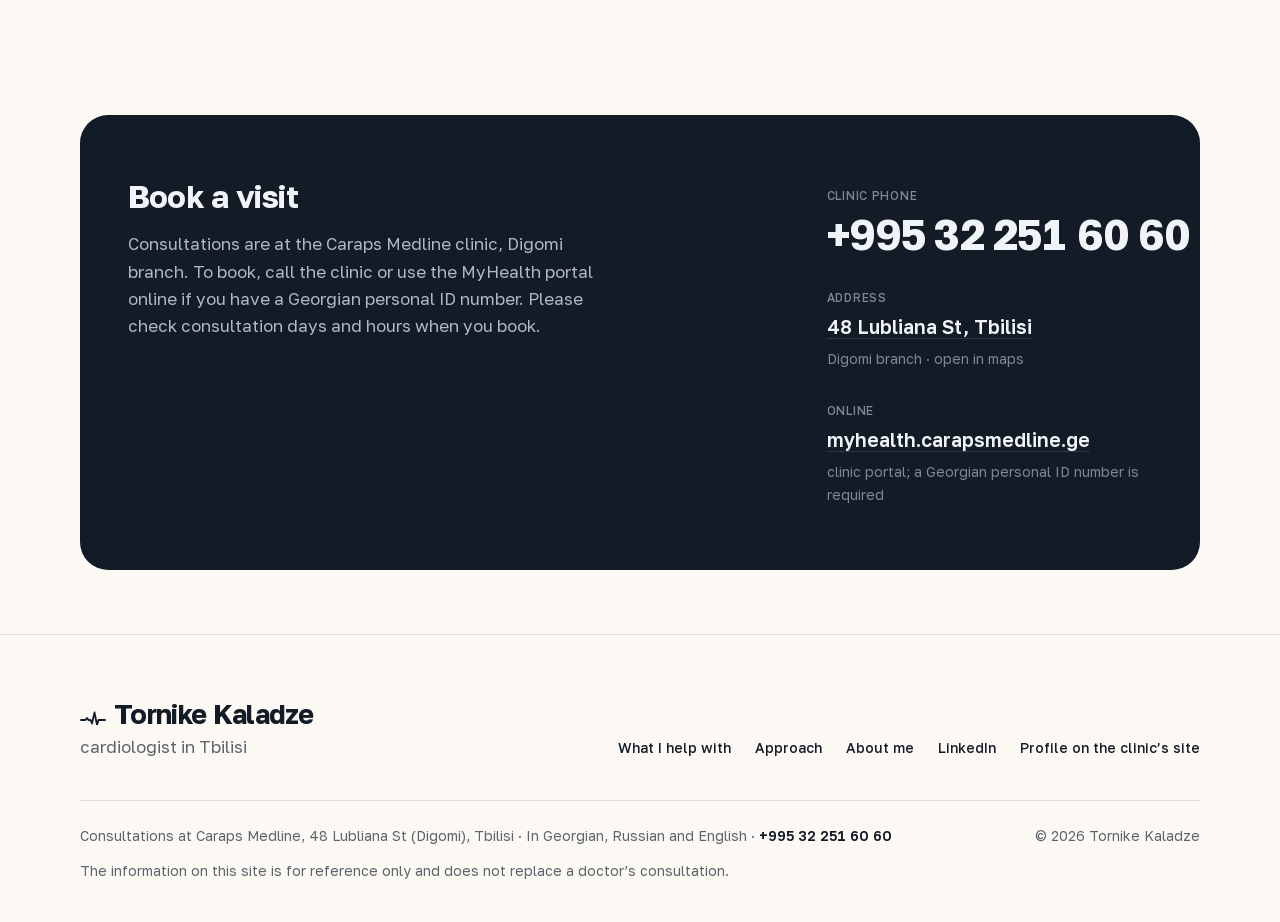
==== commit 923094a3: "Запуск сайта на drkaladze.com Co-Authored-By: Claude Opus 5.5 <noreply@anthropic.com>" ====
--- a/en/index.html
+++ b/en/index.html
@@ -5,30 +5,30 @@
 <meta name="viewport" content="width=device-width, initial-scale=1, viewport-fit=cover">
 <title>Cardiologist in Tbilisi — Dr Tornike Kaladze, Caraps Medline</title>
 <meta name="description" content="Cardiologist Tornike Kaladze: outpatient and diagnostic cardiology at Caraps Medline (Digomi), Tbilisi. Consultations in English, Georgian and Russian. Book: +995 32 251 60 60.">
-<meta name="robots" content="noindex, nofollow">
-<link rel="canonical" href="https://zuko90-sys.github.io/dr-kaladze-site/en/">
-<link rel="alternate" hreflang="ka" href="https://zuko90-sys.github.io/dr-kaladze-site/">
-<link rel="alternate" hreflang="ru" href="https://zuko90-sys.github.io/dr-kaladze-site/ru/">
-<link rel="alternate" hreflang="en" href="https://zuko90-sys.github.io/dr-kaladze-site/en/">
-<link rel="alternate" hreflang="x-default" href="https://zuko90-sys.github.io/dr-kaladze-site/">
+<meta name="robots" content="index, follow">
+<link rel="canonical" href="https://drkaladze.com/en/">
+<link rel="alternate" hreflang="ka" href="https://drkaladze.com/">
+<link rel="alternate" hreflang="ru" href="https://drkaladze.com/ru/">
+<link rel="alternate" hreflang="en" href="https://drkaladze.com/en/">
+<link rel="alternate" hreflang="x-default" href="https://drkaladze.com/">
 <meta name="theme-color" content="#fbf9f5">
-<link rel="icon" href="/dr-kaladze-site/favicon.svg" type="image/svg+xml">
-<link rel="apple-touch-icon" href="/dr-kaladze-site/apple-touch-icon.png">
+<link rel="icon" href="/favicon.svg" type="image/svg+xml">
+<link rel="apple-touch-icon" href="/apple-touch-icon.png">
 <meta property="og:type" content="profile">
 <meta property="og:locale" content="en_US">
 <meta property="og:site_name" content="Tornike Kaladze">
 <meta property="og:title" content="Cardiologist in Tbilisi — Dr Tornike Kaladze, Caraps Medline">
 <meta property="og:description" content="Cardiologist Tornike Kaladze: outpatient and diagnostic cardiology at Caraps Medline (Digomi), Tbilisi. Consultations in English, Georgian and Russian. Book: +995 32 251 60 60.">
-<meta property="og:url" content="https://zuko90-sys.github.io/dr-kaladze-site/en/">
-<meta property="og:image" content="https://zuko90-sys.github.io/dr-kaladze-site/og-image-en.png">
+<meta property="og:url" content="https://drkaladze.com/en/">
+<meta property="og:image" content="https://drkaladze.com/og-image-en.png">
 <meta property="og:image:alt" content="Tornike Kaladze — cardiologist in Tbilisi">
 <meta property="og:image:width" content="1200">
 <meta property="og:image:height" content="630">
 <meta name="twitter:card" content="summary_large_image">
-<link rel="preload" href="/dr-kaladze-site/fonts/golos-var.woff2" as="font" type="font/woff2" crossorigin>
-<link rel="stylesheet" href="/dr-kaladze-site/fonts/fonts.css?v=13152110">
-<link rel="stylesheet" href="/dr-kaladze-site/style.css?v=0803f7bb">
-<script src="/dr-kaladze-site/site.js?v=8141cb54" defer></script>
+<link rel="preload" href="/fonts/golos-var.woff2" as="font" type="font/woff2" crossorigin>
+<link rel="stylesheet" href="/fonts/fonts.css?v=13152110">
+<link rel="stylesheet" href="/style.css?v=e96a90bd">
+<script src="/site.js?v=8141cb54" defer></script>
 <script type="application/ld+json">
 {
   "@context": "https://schema.org",
@@ -38,9 +38,9 @@
     "თორნიკე კალაძე",
     "Торнике Каладзе"
   ],
-  "url": "https://zuko90-sys.github.io/dr-kaladze-site/en/",
+  "url": "https://drkaladze.com/en/",
   "description": "Cardiologist Tornike Kaladze: outpatient and diagnostic cardiology at Caraps Medline (Digomi), Tbilisi. Consultations in English, Georgian and Russian. Book: +995 32 251 60 60.",
-  "image": "https://zuko90-sys.github.io/dr-kaladze-site/img/tornike-600.jpg",
+  "image": "https://drkaladze.com/img/tornike-600.jpg",
   "medicalSpecialty": "Cardiovascular",
   "knowsLanguage": [
     "ka",
@@ -82,14 +82,14 @@
 
 <header class="nav">
   <div class="nav__inner">
-    <a class="brand" href="/dr-kaladze-site/en/"><svg class="mark" width="26" height="14" viewBox="0 0 26 14" aria-hidden="true"><path d="M1 9h4.5l1.5-2 1.5 2h2l1.5 3.5 2.5-11 2.5 12.5 1.5-5h6.5" fill="none" stroke="currentColor" stroke-width="1.8" stroke-linejoin="round" stroke-linecap="round"/></svg><span>Tornike Kaladze</span></a>
+    <a class="brand" href="/en/"><svg class="mark" width="26" height="14" viewBox="0 0 26 14" aria-hidden="true"><path d="M1 9h4.5l1.5-2 1.5 2h2l1.5 3.5 2.5-11 2.5 12.5 1.5-5h6.5" fill="none" stroke="currentColor" stroke-width="1.8" stroke-linejoin="round" stroke-linecap="round"/></svg><span>Tornike Kaladze</span></a>
     <nav class="nav__links" aria-label="Site sections">
-      <a href="/dr-kaladze-site/en/pomogayu.html">What I help with</a>
-      <a href="/dr-kaladze-site/en/podhod.html">Approach</a>
-      <a href="/dr-kaladze-site/en/o-mne.html">About me</a>
+      <a href="/en/pomogayu.html">What I help with</a>
+      <a href="/en/podhod.html">Approach</a>
+      <a href="/en/o-mne.html">About me</a>
     </nav>
-    <nav class="lang" aria-label="Site language"><a href="/dr-kaladze-site/" hreflang="ka" lang="ka">ქარ</a><a href="/dr-kaladze-site/ru/" hreflang="ru" lang="ru">Рус</a><a href="/dr-kaladze-site/en/" hreflang="en" lang="en" aria-current="true">Eng</a></nav>
-    <a class="btn btn--ink" href="/dr-kaladze-site/en/#zapis">Book</a>
+    <nav class="lang" aria-label="Site language"><a href="/" hreflang="ka" lang="ka">ქარ</a><a href="/ru/" hreflang="ru" lang="ru">Рус</a><a href="/en/" hreflang="en" lang="en" aria-current="true">Eng</a></nav>
+    <a class="btn btn--ink" href="/en/#zapis">Book</a>
   </div>
 </header>
 
@@ -115,7 +115,7 @@
   </div>
   </div>
 
-  <figure class="portrait"><picture><source type="image/webp" srcset="/dr-kaladze-site/img/tornike-320.webp 320w, /dr-kaladze-site/img/tornike-600.webp 600w" sizes="(max-width: 30rem) 15rem, (max-width: 60rem) 20rem, 22rem"><img src="/dr-kaladze-site/img/tornike-600.jpg" srcset="/dr-kaladze-site/img/tornike-320.jpg 320w, /dr-kaladze-site/img/tornike-600.jpg 600w" sizes="(max-width: 30rem) 15rem, (max-width: 60rem) 20rem, 22rem" width="600" height="750" alt="Tornike Kaladze, cardiologist" fetchpriority="high"></picture></figure>
+  <figure class="portrait"><picture><source type="image/webp" srcset="/img/tornike-320.webp 320w, /img/tornike-600.webp 600w" sizes="(max-width: 30rem) 15rem, (max-width: 60rem) 20rem, 22rem"><img src="/img/tornike-600.jpg" srcset="/img/tornike-320.jpg 320w, /img/tornike-600.jpg 600w" sizes="(max-width: 30rem) 15rem, (max-width: 60rem) 20rem, 22rem" width="600" height="750" alt="Tornike Kaladze, cardiologist" fetchpriority="high"></picture></figure>
 
   <dl class="spec">
     <div><dt>Specialty</dt>
@@ -160,27 +160,27 @@
     <div class="help__side">
       <h2 id="help-h">What people see a cardiologist about</h2>
       <p class="note">Severe chest pain lasting more than a few minutes, sudden breathlessness or fainting — call <b>112</b>, don’t wait for an appointment.</p>
-      <p class="more"><a class="textlink" href="/dr-kaladze-site/en/pomogayu.html">More on each condition</a></p>
-    </div>
-    <ul class="groups" data-approve="Общий текст о кардиологии — на согласование с Торнике">
+      <p class="more"><a class="textlink" href="/en/pomogayu.html">More on each condition</a></p>
+    </div>
+    <ul class="groups">
       <li class="group">
         <span class="group__n">01</span>
-        <h3><a href="/dr-kaladze-site/en/pomogayu.html#s1">Blood pressure</a></h3>
+        <h3><a href="/en/pomogayu.html#s1">Blood pressure</a></h3>
         <p>High, fluctuating, or not coming down on tablets.</p>
       </li>
       <li class="group">
         <span class="group__n">02</span>
-        <h3><a href="/dr-kaladze-site/en/pomogayu.html#s2">Heart rhythm</a></h3>
+        <h3><a href="/en/pomogayu.html#s2">Heart rhythm</a></h3>
         <p>Skipped beats, a racing or slow heartbeat, dizziness and fainting.</p>
       </li>
       <li class="group">
         <span class="group__n">03</span>
-        <h3><a href="/dr-kaladze-site/en/pomogayu.html#s3">Pain and breathlessness</a></h3>
+        <h3><a href="/en/pomogayu.html#s3">Pain and breathlessness</a></h3>
         <p>Chest pain or pressure, breathlessness on everyday exertion, swollen ankles.</p>
       </li>
       <li class="group">
         <span class="group__n">04</span>
-        <h3><a href="/dr-kaladze-site/en/pomogayu.html#s5">Risks and check-ups</a></h3>
+        <h3><a href="/en/pomogayu.html#s5">Risks and check-ups</a></h3>
         <p>Cholesterol, blood sugar, heart attacks in the family; several medicines at once; a check before surgery or sport.</p>
       </li>
     </ul>
@@ -214,7 +214,7 @@
         <p class="foot__name"><svg class="mark" width="26" height="14" viewBox="0 0 26 14" aria-hidden="true"><path d="M1 9h4.5l1.5-2 1.5 2h2l1.5 3.5 2.5-11 2.5 12.5 1.5-5h6.5" fill="none" stroke="currentColor" stroke-width="1.8" stroke-linejoin="round" stroke-linecap="round"/></svg>Tornike Kaladze</p>
         <p class="foot__role">cardiologist in Tbilisi</p>
       </div>
-      <nav aria-label="Also on this site"><ul class="foot__links"><li><a href="/dr-kaladze-site/en/pomogayu.html">What I help with</a></li><li><a href="/dr-kaladze-site/en/podhod.html">Approach</a></li><li><a href="/dr-kaladze-site/en/o-mne.html">About me</a></li><li><a href="https://www.linkedin.com/in/tornike-kaladze-556090249/" rel="me">LinkedIn</a></li><li><a href="https://carapsmedline.ge/en/doctors/tornike-kaladze">Profile on the clinic’s site</a></li></ul></nav>
+      <nav aria-label="Also on this site"><ul class="foot__links"><li><a href="/en/pomogayu.html">What I help with</a></li><li><a href="/en/podhod.html">Approach</a></li><li><a href="/en/o-mne.html">About me</a></li><li><a href="https://www.linkedin.com/in/tornike-kaladze-556090249/" rel="me">LinkedIn</a></li><li><a href="https://carapsmedline.ge/en/doctors/tornike-kaladze">Profile on the clinic’s site</a></li></ul></nav>
     </div>
     <div class="foot__meta">
       <p>Consultations at Caraps Medline, 48 Lubliana St (Digomi), Tbilisi · In Georgian, Russian and English · <a class="foot__phone" href="tel:+995322516060">+995 32 251 60 60</a></p>
--- a/fonts/fonts.css
+++ b/fonts/fonts.css
@@ -0,0 +1,9 @@
+/* Шрифты со своего домена (OFL, см. OFL-*.txt). Сборка: build_fonts.py.
+   unicode-range: браузер берёт только тот файл, чьи буквы есть на странице. */
+@font-face { font-family: "Golos Text"; font-style: normal; font-weight: 400 800; font-display: swap;
+  src: url(golos-var.woff2) format("woff2"); unicode-range: U+0020-00FF, U+0400-045F, U+0490-0491, U+2010-2015, U+2018-201F, U+2026, U+2030, U+2039-203A, U+2044, U+20AC, U+20BD, U+20BE, U+2116, U+2190-2193, U+2212, U+2022, U+00B7; }
+@font-face { font-family: "Noto Sans Georgian"; font-style: normal; font-weight: 300 800; font-display: swap;
+  src: url(georgian-var.woff2) format("woff2"); unicode-range: U+0020-00FF, U+10A0-10FF, U+1C90-1CBF, U+2D00-2D2F, U+2010-2015, U+2018-201F, U+2026, U+2030, U+2039-203A, U+2044, U+20AC, U+20BD, U+20BE, U+2116, U+2190-2193, U+2212, U+2022, U+00B7; }
+/* крошечные: «ქარ» на русских/английских страницах и «Рус» на грузинских */
+@font-face { font-family: "Georgian UI"; font-style: normal; font-weight: 400 500; font-display: swap; src: url(georgian-ui.woff2) format("woff2"); unicode-range: U+10D0, U+10D7, U+10D8, U+10DA, U+10E0, U+10E3, U+10E5; }
+@font-face { font-family: "Cyrillic UI"; font-style: normal; font-weight: 400 500; font-display: swap; src: url(cyrillic-ui.woff2) format("woff2"); unicode-range: U+0420, U+0438, U+0439, U+043A, U+0441, U+0443; }
--- a/style.css
+++ b/style.css
@@ -0,0 +1,413 @@
+/* Hallmark · genre: modern-minimal · macrostructure: Split Studio — home: worded H1 lockup (name 700 + role 400, same size) + square portrait, lede and CTA left, spec table right; the ECG strip on chart grid doubles as the tap-to-count pulse; four grouped reasons; inner pages: facts on hairlines · nav: N1b sticky rule (phones: one scrollable row), CTA scrolls to the booking block · footer: Ft1 mast on the ink band — on the home page fused with the booking band into one dark close
+ * theme: custom, grown from design/v1-tech.html (the user's pick, 24.09.2026), refreshed 29.09 on the user's call ("looks dated") · vibe: "clinical precision on warm paper, one cardiac signal" · paper: oklch(98.4% 0.006 80) · accent: oklch(56% 0.19 24)
+ * surfaces: tinted rounded panels (20px) and tiles instead of hairline tables; pill buttons; portrait 28px with one soft shadow; the booking block is a dark 28px card, the footer stays light
+ * display + body: Golos Text 400–800 · ka: Noto Sans Georgian · labels: Golos 500 caps, tracked (no mono on purpose — nothing to download)
+ * axes: light / grotesk-sans / warm (80° paper, 24° accent) · enrichment: Tier B hand-built SVG — the trace draws itself once on load; a tap only moves the readout; tiles lift 2px on hover · studied: no
+ * restraint: the accent lives in four places — hero button, the trace, the measured number, tile numerals; no gradients, no glass cards, no icons
+ * Hallmark · pre-emit critique: P5 H5 E4 S5 R4 V4
+ */
+:root {
+  --color-paper:        oklch(98.4% 0.006 80);
+  --color-paper-2:      oklch(95.6% 0.012 80);
+  --color-paper-3:      oklch(92.5% 0.016 80);
+  --color-rule:         oklch(90%   0.012 80);
+  --color-rule-2:       oklch(80%   0.016 80);
+  --color-muted:        oklch(50%   0.016 252);
+  --color-ink:          oklch(22%   0.026 256);
+  --color-ink-2:        oklch(38%   0.022 256);
+  --color-accent:       oklch(56%   0.190 24);
+  --color-accent-hover: oklch(50%   0.180 24);
+  --color-accent-text:  oklch(48%   0.180 24);
+  --color-accent-ink:   oklch(98.4% 0.006 80);
+  --color-focus:        oklch(50%   0.210 24);
+  --color-accent-soft:  oklch(80%   0.120 24);
+  --shadow-soft:        0 30px 60px -40px oklch(22% 0.026 256 / 0.45);
+  /* на чернильной полосе: запись и подвал */
+  --color-on-ink:       oklch(96.5% 0.007 245);
+  --color-on-ink-soft:  oklch(78%   0.014 250);
+  --color-on-ink-mute:  oklch(62%   0.016 250);
+  --color-rule-ink:     oklch(34%   0.030 256);
+
+  --font-display: "Golos Text", "Noto Sans Georgian", ui-sans-serif, system-ui, sans-serif;
+  --font-body:    "Golos Text", "Noto Sans Georgian", ui-sans-serif, system-ui, sans-serif;
+
+  --text-xs: 0.75rem;
+  --text-sm: 0.875rem;
+  --text-base: 1.0625rem;
+  --text-md: 1.2rem;
+  --text-lg: 1.4rem;
+  --text-h2: clamp(1.5rem, 1.2vw + 1rem, 2rem);
+  --text-page: clamp(2rem, 2.6vw + 0.9rem, 3.2rem);
+  --text-display: clamp(2.4rem, 3.4vw + 1rem, 4.2rem);
+  --text-num: clamp(1.9rem, 2.4vw + 0.8rem, 2.8rem);
+  --text-phone: clamp(1.5rem, 2.4vw + 0.8rem, 2.6rem);
+
+  --space-2xs: 0.25rem; --space-xs: 0.5rem; --space-sm: 0.75rem; --space-md: 1rem;
+  --space-lg: 1.5rem;   --space-xl: 2.5rem; --space-2xl: 4rem;   --space-3xl: 6rem;
+  --radius: 6px; --radius-panel: 20px; --radius-card: 28px; --radius-pill: 999px;
+  --shell: 76rem;
+  --measure: 38rem;
+  --gutter: clamp(1.25rem, 4vw, 3rem);
+  --ease-out: cubic-bezier(0.16, 1, 0.3, 1);
+  --dur-micro: 120ms; --dur-draw: 2.4s;
+  --z-nav: 300;
+}
+/* грузинский: свой шрифт, слова длиннее — кегль заголовков на ступень ниже */
+html[lang="ka"] {
+  --font-display: "Noto Sans Georgian", "Golos Text", sans-serif;
+  --font-body:    "Noto Sans Georgian", "Golos Text", sans-serif;
+  --text-display: clamp(2rem, 2.8vw + 0.9rem, 3.5rem);
+  --text-page: clamp(1.8rem, 2.2vw + 0.9rem, 2.8rem);
+  --text-h2: clamp(1.4rem, 1.1vw + 1rem, 1.85rem);
+}
+
+*, *::before, *::after { box-sizing: border-box; }
+html, body { overflow-x: clip; }
+html { scroll-padding-top: 5rem; }
+body {
+  margin: 0; background: var(--color-paper); color: var(--color-ink-2);
+  font: 400 var(--text-base)/1.6 var(--font-body); -webkit-font-smoothing: antialiased; text-rendering: optimizeLegibility;
+}
+a { color: inherit; }
+:focus-visible { outline: 2px solid var(--color-focus); outline-offset: 3px; }
+.sr-only { position: absolute; width: 1px; height: 1px; overflow: hidden; clip-path: inset(50%); white-space: nowrap; }
+.shell { max-width: var(--shell); margin-inline: auto; padding-inline: var(--gutter); }
+/* ссылка «к содержанию»: видна только при переходе клавиатурой */
+.skip { position: absolute; top: var(--space-sm); left: var(--space-sm); z-index: calc(var(--z-nav) + 1); padding: var(--space-sm) var(--space-md); border-radius: var(--radius); background: var(--color-ink); color: var(--color-paper); text-decoration: none; font-weight: 600; transform: translateY(-200%); }
+.skip:focus { transform: none; }
+/* длинные абзацы на телефоне — с переносами (русский, английский; для грузинского словарей нет);
+   на широком экране строки длинные, и переносы только рвут слова в лиде */
+@media (max-width: 60rem) {
+  :is(.lede, .page-lede, .section__intro, .cond p, .faq__a p, .plain li, .note, .urgent, .ecg__hint, .book__text p) { hyphens: auto; -webkit-hyphens: auto; }
+}
+img { max-width: 100%; }
+/* номер телефона не рвётся на две строки, где бы ни стоял */
+a[href^="tel:"] { white-space: nowrap; }
+
+/* подписи-ярлыки: мелкие капители с разрядкой — технический голос сайта */
+:is(.spec dt, .rows dt, .lang a, .ecg__label, .ecg__unit, .group__n, .book__label, .tl__years, .todo__tag, .crumbs) {
+  font: 500 var(--text-xs)/1.5 var(--font-body); letter-spacing: 0.06em; text-transform: uppercase; color: var(--color-muted);
+}
+/* грузинский: без text-transform — иначе браузер переведёт строчные в заглавные мтаврули */
+html[lang="ka"] :is(.spec dt, .rows dt, .lang a, .ecg__label, .ecg__unit, .group__n, .book__label, .tl__years, .todo__tag, .crumbs) { text-transform: none; letter-spacing: 0; font-size: var(--text-sm); }
+
+/* ── nav · N1b: липкая полупрозрачная полоса; линейка появляется только после прокрутки ── */
+.nav { position: sticky; top: 0; z-index: var(--z-nav); background: color-mix(in oklab, var(--color-paper) 84%, transparent); -webkit-backdrop-filter: blur(14px); backdrop-filter: blur(14px); border-bottom: 1px solid transparent; transition: border-color var(--dur-micro) var(--ease-out); }
+.nav.is-floating { border-bottom-color: var(--color-rule); }
+.nav__inner { display: flex; flex-wrap: wrap; align-items: center; column-gap: var(--space-lg); max-width: var(--shell); min-height: 4rem; margin: 0 auto; padding: 0 var(--gutter); }
+.brand { display: inline-flex; align-items: center; gap: var(--space-xs); color: var(--color-ink); text-decoration: none; white-space: nowrap; font: 600 1rem/1 var(--font-display); letter-spacing: -0.01em; }
+.brand:hover { color: var(--color-ink-2); }
+/* знак — один удар сердца; в шапке красный, в подвале чернильный */
+.mark { flex: none; width: 1.625rem; height: 0.875rem; color: var(--color-accent); }
+.foot__name .mark { margin-right: var(--space-xs); vertical-align: -0.05em; color: var(--color-ink); }
+.nav__links { display: flex; gap: var(--space-lg); margin: 0 auto; padding: 0; }
+.nav__links a { display: inline-block; padding-block: var(--space-sm); font: 500 var(--text-sm)/1 var(--font-body); color: var(--color-ink-2); text-decoration: none; white-space: nowrap; }
+.nav__links a:hover, .nav__links a[aria-current="page"] { color: var(--color-ink); text-decoration: underline; text-decoration-thickness: 1px; text-underline-offset: 5px; }
+.lang { display: flex; gap: var(--space-sm); }
+.lang a { text-decoration: none; white-space: nowrap; }
+/* три буквы чужого алфавита — из крошечного шрифта, а не из целого */
+.lang a[lang="ka"] { font-family: "Georgian UI", var(--font-body); }
+.lang a[lang="ru"] { font-family: "Cyrillic UI", var(--font-body); }
+.lang a[aria-current], .lang a:hover { color: var(--color-ink); }
+.nav__links a:active, .lang a:active, .brand:active { color: var(--color-accent-text); }
+.btn {
+  display: inline-flex; align-items: center; justify-content: center; min-height: 3rem; padding: 0 1.75rem;
+  border-radius: var(--radius-pill); background: var(--color-accent); color: var(--color-accent-ink); text-decoration: none; white-space: nowrap;
+  font: 600 var(--text-sm)/1 var(--font-body);
+  transition: background-color var(--dur-micro) var(--ease-out), transform var(--dur-micro) var(--ease-out);
+}
+.btn:hover { background: var(--color-accent-hover); }
+.btn:active { transform: translateY(1px); }
+.btn--ink { background: var(--color-ink); }
+.btn--ink:hover { background: var(--color-ink-2); }
+.btn--big { min-height: 3.5rem; padding: 0 2.25rem; font-size: var(--text-base); }
+.textlink { color: var(--color-ink); font-weight: 600; text-decoration: underline; text-decoration-thickness: 1px; text-decoration-color: var(--color-rule-2); text-underline-offset: 4px; }
+.textlink:hover { text-decoration-color: var(--color-ink); }
+.textlink:active { color: var(--color-accent-text); }
+
+/* ── главная · Split Studio: слева имя, лид и кнопка — по центру высоты правой колонки; справа портрет,
+   под ним таблица фактов. Так на широком экране над именем не висит пустой экран ── */
+.hero {
+  display: grid; grid-template-columns: repeat(12, minmax(0, 1fr)); column-gap: var(--space-lg); row-gap: var(--space-lg);
+  max-width: var(--shell); margin: 0 auto; padding: var(--space-xl) var(--gutter) var(--space-2xl);
+}
+.hero__text { grid-column: 1 / span 8; grid-row: 1 / span 2; align-self: center; min-width: 0; }
+h1 { margin: 0; min-width: 0; color: var(--color-ink); overflow-wrap: anywhere; }
+.name { display: block; font: 800 var(--text-display)/1.02 var(--font-display); letter-spacing: -0.045em; }
+/* имя и роль — одна плашка: тот же кегль, разный вес */
+.role { display: block; color: var(--color-muted); font: 400 var(--text-display)/1.02 var(--font-display); letter-spacing: -0.03em; }
+.hero .portrait { grid-column: 9 / span 4; grid-row: 1; aspect-ratio: 1; }
+.intro { margin-top: var(--space-xl); }
+.spec { grid-column: 9 / span 4; grid-row: 2; align-self: start; }
+/* портрет: большое скругление и одна мягкая тень — единственная тень на странице */
+.portrait { position: relative; margin: 0; aspect-ratio: 4 / 5; overflow: hidden; border-radius: var(--radius-card); background: var(--color-paper-2); box-shadow: var(--shadow-soft); }
+/* настоящий снимок (коридор клиники): без наложений, кадр от верхнего края — голова и плечи в квадрате главной */
+.portrait img { position: absolute; inset: 0; width: 100%; height: 100%; object-fit: cover; object-position: 50% 0; }
+/* список публикаций: год — ярлык строки */
+.pubs li + li { margin-top: var(--space-sm); }
+.pubs b { color: var(--color-ink); font-weight: 600; }
+.pubs i { font-style: italic; }
+.lede { max-width: 34rem; margin: 0; font-size: var(--text-md); line-height: 1.55; }
+.cta { display: flex; flex-wrap: wrap; align-items: center; gap: var(--space-md) var(--space-lg); margin-top: var(--space-xl); }
+.phone { color: var(--color-ink); text-decoration: none; white-space: nowrap; font: 600 var(--text-md)/1 var(--font-body); font-variant-numeric: tabular-nums; }
+.phone:hover { text-decoration: underline; text-decoration-thickness: 1px; text-underline-offset: 5px; }
+.phone:active { color: var(--color-accent-text); }
+/* таблица фактов — тонированная панель, строки разделены тонкими линейками */
+.spec { margin: 0; padding: var(--space-sm) var(--space-lg); border-radius: var(--radius-panel); background: var(--color-paper-2); }
+.spec > div { display: grid; grid-template-columns: minmax(0, 8rem) minmax(0, 1fr); gap: var(--space-md); align-items: baseline; padding-block: var(--space-sm); border-bottom: 1px solid var(--color-rule); }
+.spec > div:last-child { border-bottom: 0; }
+.spec dd { margin: 0; color: var(--color-ink); font-size: var(--text-sm); line-height: 1.5; }
+
+/* ── ЭКГ: ритм-полоска в скруглённой ленте — единственный рисунок на сайте, и он же считает пульс ── */
+.ecg { margin: 0; }
+.ecg__strip {
+  position: relative; width: min(100% - 2 * var(--gutter), var(--shell) - 2 * var(--gutter)); height: 8.5rem; margin-inline: auto;
+  overflow: hidden; border-radius: var(--radius-panel); background: var(--color-paper-2);
+  transition: background-color var(--dur-micro) var(--ease-out);
+}
+.ecg__trace { display: block; width: 100%; height: 100%; }
+.ecg__trace path { fill: none; stroke: var(--color-accent); stroke-width: 2; stroke-linejoin: round; stroke-linecap: round; vector-effect: non-scaling-stroke; }
+/* при наведении лента чуть темнеет, подпись — чёрная: полоса живая */
+.ecg__strip:hover { background-color: var(--color-paper-3); }
+.ecg__tap:hover .ecg__label { color: var(--color-ink); }
+/* вся полоса — кнопка; показания сидят у правого края на «бумажной» подложке */
+.ecg__tap { position: absolute; inset: 0; display: flex; justify-content: flex-end; width: 100%; margin: 0; padding: 0; border: 0; background: transparent; color: inherit; font: inherit; text-align: right; cursor: pointer; }
+.ecg__tap:focus-visible { outline-offset: -3px; }
+.ecg__read { display: flex; flex-direction: column; align-items: flex-end; justify-content: center; gap: 0.1rem; height: 100%; padding: 0 var(--space-xl) 0 var(--space-3xl); background: linear-gradient(90deg, transparent, var(--color-paper-2) 45%); transition: background var(--dur-micro) var(--ease-out); }
+.ecg__strip:hover .ecg__read { background: linear-gradient(90deg, transparent, var(--color-paper-3) 45%); }
+.ecg__label { color: var(--color-ink-2); }
+.ecg__num { color: var(--color-ink); font: 700 var(--text-num)/1 var(--font-display); letter-spacing: -0.03em; font-variant-numeric: tabular-nums; transition: transform var(--dur-micro) var(--ease-out); }
+/* пока замера нет — тонкое тире вместо цифры; готовый замер — единственная красная цифра на сайте */
+.ecg__tap[data-state="idle"] .ecg__num, .ecg__tap[data-state="count"] .ecg__num { color: var(--color-rule-2); font-weight: 400; }
+.ecg__tap[data-state="done"] .ecg__num { color: var(--color-accent-text); }
+.ecg__tap.is-beat .ecg__num { transform: scale(1.08); }
+.st { display: none; }
+.ecg__tap[data-state="idle"] .st--idle, .ecg__tap[data-state="count"] .st--count, .ecg__tap[data-state="done"] .st--done { display: inline; }
+.ecg__hint { max-width: var(--shell); margin: var(--space-md) auto 0; padding-inline: var(--gutter); font-size: var(--text-sm); line-height: 1.5; color: var(--color-muted); }
+.ecg__hint span { display: block; max-width: 40rem; }
+
+/* ── разделы: без линеек, только воздух ── */
+.section { padding-block: var(--space-2xl) var(--space-3xl); }
+/* тонированный раздел — скруглённая панель в ширину содержимого */
+.section--tint { width: min(100% - 2 * var(--gutter), var(--shell) - 2 * var(--gutter)); margin-inline: auto; padding-block: var(--space-2xl); border-radius: var(--radius-card); background: var(--color-paper-2); }
+/* блок записи — тёмная карточка перед светлым подвалом */
+.section--dark { width: min(100% - 2 * var(--gutter), var(--shell) - 2 * var(--gutter)); margin: var(--space-2xl) auto 0; padding-block: var(--space-2xl); border-radius: var(--radius-card); background: var(--color-ink); color: var(--color-on-ink-soft); --color-focus: var(--color-accent-soft); }
+.section--dark h2, .section--dark .book__phone { color: var(--color-on-ink); }
+.section--dark .book__label { color: var(--color-on-ink-mute); }
+.section--dark .book__phone:hover { color: var(--color-accent-soft); }
+.section__head { max-width: 46rem; margin-bottom: var(--space-xl); }
+h2 { margin: 0; min-width: 0; color: var(--color-ink); font: 700 var(--text-h2)/1.12 var(--font-display); letter-spacing: -0.025em; overflow-wrap: anywhere; }
+h3 { margin: 0; color: var(--color-ink); font: 600 var(--text-md)/1.25 var(--font-display); letter-spacing: -0.015em; }
+.section__intro { max-width: var(--measure); margin: var(--space-md) 0 0; font-size: var(--text-md); line-height: 1.5; }
+.more { margin: var(--space-xl) 0 0; }
+
+/* с чем приходят: слева заголовок и «когда звонить 112», справа четыре блока по смыслу — в тех же 12 колонках, что и первый экран */
+.help { display: grid; grid-template-columns: repeat(12, minmax(0, 1fr)); column-gap: var(--space-lg); row-gap: var(--space-xl); align-items: start; }
+.help__side { grid-column: 1 / span 4; }
+.help__side .more { margin-top: var(--space-lg); }
+.groups { grid-column: 5 / span 8; display: grid; grid-template-columns: repeat(2, minmax(0, 1fr)); gap: var(--space-md); margin: 0; padding: 0; list-style: none; }
+/* плитка: тонированная, при наведении чуть приподнимается */
+.group { display: flex; flex-direction: column; gap: var(--space-xs); padding: var(--space-lg); border-radius: var(--radius-panel); background: var(--color-paper-2); transition: transform var(--dur-micro) var(--ease-out), box-shadow var(--dur-micro) var(--ease-out); }
+.group:hover { transform: translateY(-2px); box-shadow: var(--shadow-soft); }
+.group__n { color: var(--color-accent-text); font-variant-numeric: tabular-nums; }
+.group h3 { font-size: var(--text-lg); }
+.group h3 a { color: inherit; text-decoration: none; }
+.group h3 a::after { content: " →"; color: var(--color-muted); font-weight: 400; }
+.group h3 a:hover, .group h3 a:hover::after { color: var(--color-accent-text); }
+.group h3 a:active { color: var(--color-accent-hover); }
+.group p { margin: 0; max-width: 24rem; color: var(--color-ink-2); line-height: 1.5; }
+/* когда не ждать приёма: одна строка, без рамки */
+.note { max-width: var(--measure); margin: var(--space-lg) 0 0; font-size: var(--text-sm); line-height: 1.5; color: var(--color-muted); }
+.note b { color: var(--color-ink); font-weight: 600; }
+
+/* запись: слова слева, номер справа — в тех же колонках, что и таблица фактов */
+.book { display: grid; grid-template-columns: repeat(12, minmax(0, 1fr)); gap: var(--space-lg); align-items: start; }
+.book__text { grid-column: 1 / span 6; }
+.book__text p { max-width: 30rem; margin: var(--space-md) 0 0; }
+.book__call { grid-column: 9 / span 4; display: flex; flex-direction: column; align-items: flex-start; gap: var(--space-xs); padding-top: var(--space-xs); }
+.book__phone { color: var(--color-ink); text-decoration: none; white-space: nowrap; font: 700 var(--text-phone)/1.05 var(--font-display); letter-spacing: -0.02em; font-variant-numeric: tabular-nums; }
+.book__phone:hover { color: var(--color-accent-text); }
+.book__phone:active { color: var(--color-accent-hover); }
+/* второй способ — онлайн через портал клиники */
+.book__label--2 { margin-top: var(--space-lg); }
+.book__online { color: var(--color-ink); font: 600 var(--text-md)/1.3 var(--font-body); text-decoration: underline; text-decoration-thickness: 1px; text-decoration-color: var(--color-rule-2); text-underline-offset: 4px; overflow-wrap: anywhere; }
+.book__online:hover { text-decoration-color: currentColor; }
+.book__note { font-size: var(--text-sm); color: var(--color-muted); }
+.section--dark .book__online { color: var(--color-on-ink); text-decoration-color: var(--color-rule-ink); }
+.section--dark .book__online:hover { color: var(--color-accent-soft); }
+.section--dark .book__note { color: var(--color-on-ink-mute); }
+.rows { margin: 0; padding: var(--space-xs) var(--space-lg); border-radius: var(--radius-panel); background: var(--color-paper-2); }
+.rows > div { display: grid; grid-template-columns: minmax(0, 12rem) minmax(0, 1fr); gap: var(--space-md); padding-block: var(--space-sm); border-bottom: 1px solid var(--color-rule); align-items: baseline; }
+.rows > div:last-child { border-bottom: 0; }
+.rows dd { margin: 0; color: var(--color-ink); }
+
+/* черновые места: видны только пока сайт не открыт; сборка не выпустит их в чистовик */
+.todo {
+  display: block; margin: var(--space-lg) 0 0; padding: var(--space-md) var(--space-lg); max-width: 46rem;
+  border: 2px dashed var(--color-accent-text); border-radius: var(--radius); background: var(--color-paper-2);
+  color: var(--color-ink-2); font-size: var(--text-sm); line-height: 1.5;
+}
+span.todo { display: inline; margin: 0; padding: 0 var(--space-2xs); border-width: 1px; border-radius: 4px; }
+.todo__tag { display: block; margin-bottom: var(--space-2xs); color: var(--color-accent-text); }
+.todo-list { display: grid; grid-template-columns: repeat(3, minmax(0, 1fr)); gap: var(--space-md); margin: var(--space-lg) 0 0; padding: 0; list-style: none; }
+.todo-list li { min-height: 7rem; padding: var(--space-md); border: 1px dashed var(--color-rule-2); border-radius: var(--radius); color: var(--color-muted); font-size: var(--text-sm); }
+/* общий текст на согласование с Торнике: метка видна, только когда сборка ставит body.marks (SHOW_MARKS в build.py) */
+body.marks [data-approve]::before {
+  content: attr(data-approve); grid-column: 1 / -1; display: block; width: fit-content; margin-bottom: var(--space-md);
+  padding: var(--space-2xs) var(--space-sm); border: 1px dashed var(--color-accent-text); border-radius: 4px;
+  color: var(--color-accent-text); font: 600 var(--text-xs)/1.3 var(--font-body);
+}
+
+/* ── внутренние страницы ── */
+.crumbs { display: flex; flex-wrap: wrap; gap: var(--space-xs); padding-top: var(--space-lg); }
+.crumbs a { color: var(--color-ink-2); }
+.crumbs a:hover { color: var(--color-ink); }
+.crumbs a:active { color: var(--color-accent-text); }
+.page-head { padding-block: var(--space-xl) var(--space-2xl); }
+.page-title { font: 700 var(--text-page)/1.04 var(--font-display); letter-spacing: -0.03em; }
+.page-lede { max-width: var(--measure); margin: var(--space-lg) 0 0; font-size: var(--text-md); line-height: 1.5; }
+.page-head--portrait { display: grid; grid-template-columns: minmax(0, 1fr) minmax(0, 17rem); gap: var(--space-2xl); align-items: end; }
+/* когда не ждать приёма — на странице «С чем помогаю»: тонированная заметка с красной кромкой слева */
+.urgent { max-width: var(--measure); margin: var(--space-lg) 0 0; padding: var(--space-md) var(--space-lg); border-left: 3px solid var(--color-accent); border-radius: 0 12px 12px 0; background: var(--color-paper-2); color: var(--color-ink-2); font-size: var(--text-sm); line-height: 1.5; }
+.urgent b { color: var(--color-ink); font-weight: 600; }
+/* подробно о каждом состоянии — плитки */
+.conditions { display: grid; grid-template-columns: repeat(2, minmax(0, 1fr)); gap: var(--space-md); }
+.cond { padding: var(--space-lg); border-radius: var(--radius-panel); background: var(--color-paper-2); }
+.cond h3 { margin-bottom: var(--space-sm); }
+.cond p { margin: 0; max-width: var(--measure); }
+.cond p + p { margin-top: var(--space-sm); }
+.cond:target h3 { color: var(--color-accent-text); }
+.tests > div { grid-template-columns: minmax(0, 17rem) minmax(0, 1fr); }
+.tests dt { font-size: var(--text-sm); text-transform: none; letter-spacing: 0; color: var(--color-ink); font-weight: 600; }
+.tests + .section__intro { margin-top: var(--space-lg); }
+/* как проходит приём: четыре шага на линейках, номер — главная цифра шага */
+.steps { display: grid; grid-template-columns: repeat(4, minmax(0, 1fr)); gap: var(--space-md); margin: 0; padding: 0; list-style: none; }
+.step { display: flex; flex-direction: column; gap: var(--space-sm); padding: var(--space-lg); border-radius: var(--radius-panel); background: var(--color-paper-2); }
+.section--tint .step { background: var(--color-paper); }
+.step__n { color: var(--color-accent-text); font: 700 var(--text-h2)/1 var(--font-display); letter-spacing: -0.03em; font-variant-numeric: tabular-nums; }
+.step p { margin: 0; }
+.bring { font-size: var(--text-md); }
+/* списки — с тире, а не с браузерными точками */
+.plain { max-width: var(--measure); margin: 0; padding: 0; list-style: none; }
+.plain li { position: relative; padding-left: 1.4em; }
+.plain li::before { content: "—"; position: absolute; left: 0; color: var(--color-muted); }
+.plain li + li { margin-top: var(--space-xs); }
+
+/* опыт: панель, годы — ярлык строки, место — чёрным */
+.timeline { margin: 0; padding: var(--space-xs) var(--space-lg); list-style: none; border-radius: var(--radius-panel); background: var(--color-paper-2); }
+.tl { display: grid; grid-template-columns: minmax(0, 11rem) minmax(0, 1fr); gap: var(--space-lg); padding-block: var(--space-sm); border-bottom: 1px solid var(--color-rule); align-items: baseline; }
+.tl:last-child { border-bottom: 0; }
+.tl__years { white-space: nowrap; font-variant-numeric: tabular-nums; }
+.tl--now .tl__years { color: var(--color-accent-text); }
+.tl__place { display: block; color: var(--color-ink); font-weight: 600; }
+.tl__role { display: block; color: var(--color-muted); }
+
+/* вопросы и ответы — панель */
+.faq { max-width: 46rem; padding: 0 var(--space-lg); border-radius: var(--radius-panel); background: var(--color-paper-2); }
+.faq details { border-bottom: 1px solid var(--color-rule); }
+.faq details:last-child { border-bottom: 0; }
+.faq summary {
+  display: flex; align-items: baseline; justify-content: space-between; gap: var(--space-md); padding: var(--space-md) 0;
+  list-style: none; cursor: pointer; color: var(--color-ink); font: 600 var(--text-md)/1.3 var(--font-display); letter-spacing: -0.01em;
+}
+.faq summary::-webkit-details-marker { display: none; }
+/* плюс и минус нарисованы, а не набраны: знак «−» есть не во всех шрифтах */
+.faq summary::after {
+  content: ""; flex: none; width: 0.8rem; height: 0.8rem; align-self: center;
+  background:
+    linear-gradient(var(--color-ink), var(--color-ink)) center / 100% 1.5px no-repeat,
+    linear-gradient(var(--color-ink), var(--color-ink)) center / 1.5px 100% no-repeat;
+}
+.faq details[open] > summary::after { background: linear-gradient(var(--color-ink), var(--color-ink)) center / 100% 1.5px no-repeat; }
+.faq summary:hover { color: var(--color-ink-2); }
+.faq summary:active { color: var(--color-accent-text); }
+.faq__a { max-width: var(--measure); padding: 0 var(--space-2xl) var(--space-md) 0; }
+.faq__a p { margin: 0; }
+
+/* приглашение в конце внутренних страниц — та же тёмная карточка, что и запись на главной */
+.cta-band { display: flex; flex-wrap: wrap; align-items: center; justify-content: space-between; gap: var(--space-md) var(--space-xl); padding: var(--space-xl) var(--space-2xl); border-radius: var(--radius-card); background: var(--color-ink); color: var(--color-on-ink); --color-focus: var(--color-accent-soft); }
+.cta-band p { max-width: 32rem; margin: 0; color: var(--color-on-ink); font: 600 var(--text-md)/1.35 var(--font-display); letter-spacing: -0.01em; }
+
+/* ── footer · Ft1: светлая мачта после тёмной карточки ── */
+.foot { margin-top: var(--space-2xl); padding-block: var(--space-2xl) var(--space-xl); border-top: 1px solid var(--color-rule); color: var(--color-ink-2); }
+.foot__mast { display: flex; flex-wrap: wrap; align-items: end; justify-content: space-between; gap: var(--space-lg) var(--space-2xl); padding-bottom: var(--space-xl); border-bottom: 1px solid var(--color-rule); }
+.foot__name { margin: 0; color: var(--color-ink); font: 700 clamp(1.3rem, 1vw + 1rem, 1.7rem)/1.1 var(--font-display); letter-spacing: -0.025em; }
+.foot__role { margin: var(--space-2xs) 0 0; color: var(--color-muted); }
+.foot__links { display: flex; flex-wrap: wrap; gap: var(--space-sm) var(--space-lg); margin: 0; padding: 0; list-style: none; }
+.foot a { color: var(--color-ink); text-decoration: none; }
+.foot a:hover { text-decoration: underline; text-decoration-thickness: 1px; text-underline-offset: 4px; }
+.foot a:active { color: var(--color-accent-text); }
+.foot__links a { white-space: nowrap; font-weight: 500; font-size: var(--text-sm); }
+.foot__meta { display: grid; grid-template-columns: minmax(0, 1fr) auto; gap: var(--space-sm) var(--space-2xl); padding-top: var(--space-lg); color: var(--color-muted); font-size: var(--text-sm); }
+.foot__meta p { margin: 0; }
+.foot__phone { font-weight: 600; white-space: nowrap; font-variant-numeric: tabular-nums; }
+
+/* ── 404 ── */
+.lost { padding-block: var(--space-3xl); }
+.lost__block + .lost__block { margin-top: var(--space-2xl); padding-top: var(--space-xl); border-top: 1px solid var(--color-rule); }
+
+/* ── движение: полоска рисует себя один раз при загрузке; больше на сайте ничего не шевелится ── */
+@media (prefers-reduced-motion: no-preference) {
+  html { scroll-behavior: smooth; }
+  .ecg__trace path { stroke-dasharray: 1; stroke-dashoffset: 1; animation: ecg-draw var(--dur-draw) var(--ease-out) 0.3s forwards; }
+  @keyframes ecg-draw { to { stroke-dashoffset: 0; } }
+}
+@media (prefers-reduced-motion: reduce) {
+  .btn { transition: background-color var(--dur-micro) var(--ease-out); }
+  .btn:active, .ecg__tap.is-beat .ecg__num, .group:hover { transform: none; }
+  .ecg__num, .group { transition: none; }
+}
+
+/* ── планшет ── */
+@media (max-width: 60rem) {
+  .nav__inner { padding-top: var(--space-xs); }
+  .nav__links { order: 3; width: 100%; margin: 0; flex-wrap: wrap; column-gap: var(--space-lg); row-gap: 0; }
+  .hero { grid-template-columns: minmax(0, 1fr); row-gap: var(--space-xl); padding-top: var(--space-lg); }
+  /* на узком экране порядок как в чтении: имя → портрет → лид и кнопка → факты */
+  .hero__text { display: contents; }
+  h1, .hero .portrait, .intro, .spec { grid-column: 1; grid-row: auto; }
+  h1 { order: 1; } .hero .portrait { order: 2; } .intro { order: 3; margin-top: 0; } .spec { order: 4; }
+  .hero .portrait { width: min(100%, 20rem); }
+  .conditions, .book, .help { grid-template-columns: minmax(0, 1fr); }
+  .book__text, .book__call, .groups { grid-column: 1; }
+  /* на узком экране порядок: заголовок → блоки → «112» → ссылка */
+  .help__side { display: contents; }
+  .help__side h2 { order: 1; }
+  .groups { order: 2; }
+  .help__side .note { order: 3; margin-top: 0; }
+  .help__side .more { order: 4; margin-top: 0; }
+  .steps { grid-template-columns: repeat(2, minmax(0, 1fr)); }
+  .todo-list { grid-template-columns: minmax(0, 1fr); }
+  .todo-list li { min-height: 0; }
+  .page-head--portrait { grid-template-columns: minmax(0, 1fr); }
+  .page-head--portrait .portrait { max-width: 15rem; order: -1; }
+  .foot__meta { grid-template-columns: minmax(0, 1fr); }
+}
+/* ── телефон ── */
+@media (max-width: 30rem) {
+  /* шапка липкая — держим её низкой: меню в одну строку с прокруткой вбок, тесные поля */
+  .nav__inner { padding: var(--space-xs) var(--space-sm) 0; column-gap: var(--space-md); }
+  .nav .btn { min-height: 2.75rem; padding: 0 var(--space-sm); }
+  .nav__links { flex-wrap: nowrap; column-gap: var(--space-md); margin-inline: calc(-1 * var(--space-2xs)); padding: var(--space-2xs); overflow-x: auto; scrollbar-width: none; }
+  .nav__links::-webkit-scrollbar { display: none; }
+  .nav__links a { flex: none; padding-block: var(--space-xs) var(--space-sm); }
+  /* на телефоне от бренда остаётся только знак — ссылка на главную */
+  .brand > span { display: none; }
+  .lang { margin-right: auto; }
+  .hero { row-gap: var(--space-lg); }
+  /* на узком экране роль тем же кеглем не влезает в строку — снова подпись */
+  .role { margin-top: var(--space-xs); font-size: calc(var(--text-display) * 0.72); line-height: 1.15; letter-spacing: -0.015em; }
+  .hero .portrait { width: min(100%, 15rem); }
+  .lede { font-size: var(--text-base); }
+  .cta { margin-top: var(--space-lg); }
+  .spec > div, .rows > div, .tl { grid-template-columns: minmax(0, 1fr); gap: var(--space-2xs); }
+  .spec, .rows, .timeline, .faq { padding-inline: var(--space-md); }
+  .group, .cond, .step { padding: var(--space-md); }
+  .groups { grid-template-columns: minmax(0, 1fr); gap: var(--space-sm); }
+  .ecg__strip { height: 6rem; }
+  .ecg__read { padding: 0 var(--space-md) 0 var(--space-xl); }
+  .section--tint, .section--dark { padding-block: var(--space-xl); }
+  .steps { grid-template-columns: minmax(0, 1fr); }
+  .faq__a { padding-right: 0; }
+  .cta-band { padding: var(--space-lg); }
+}
